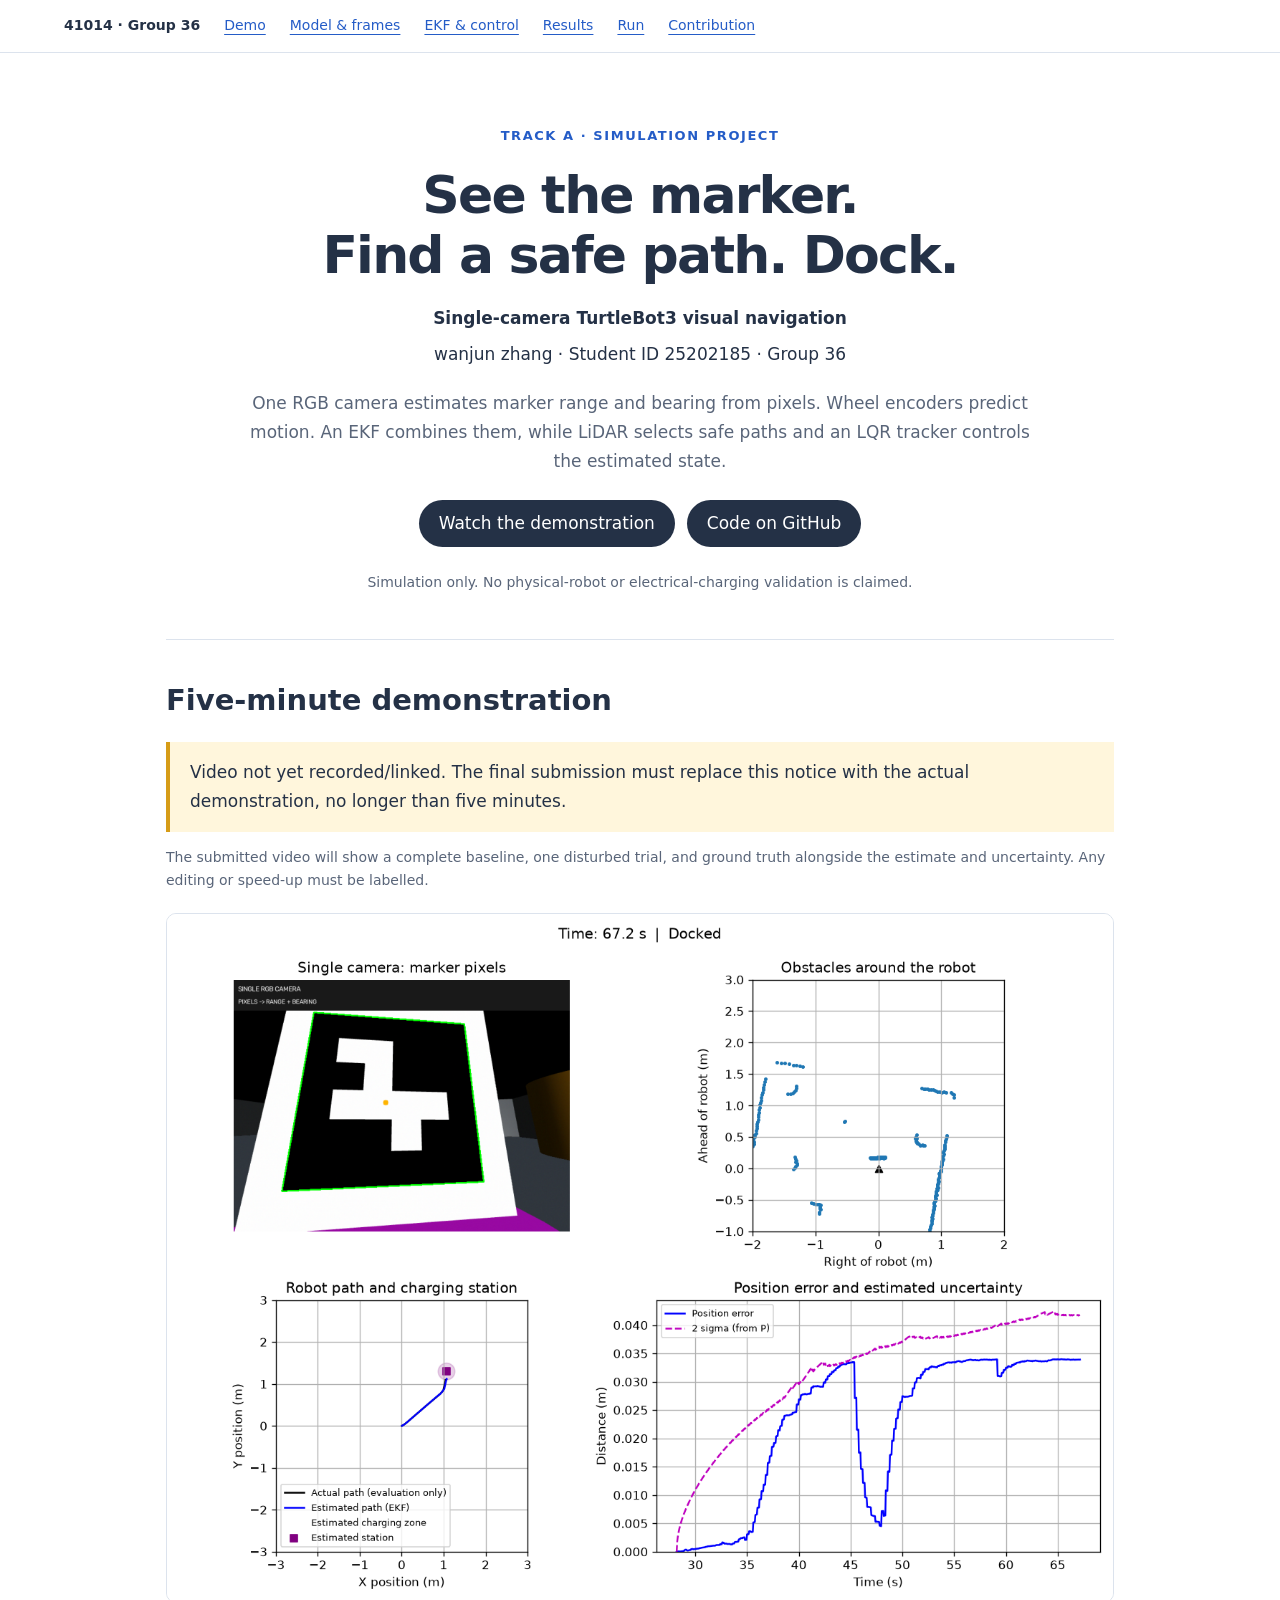
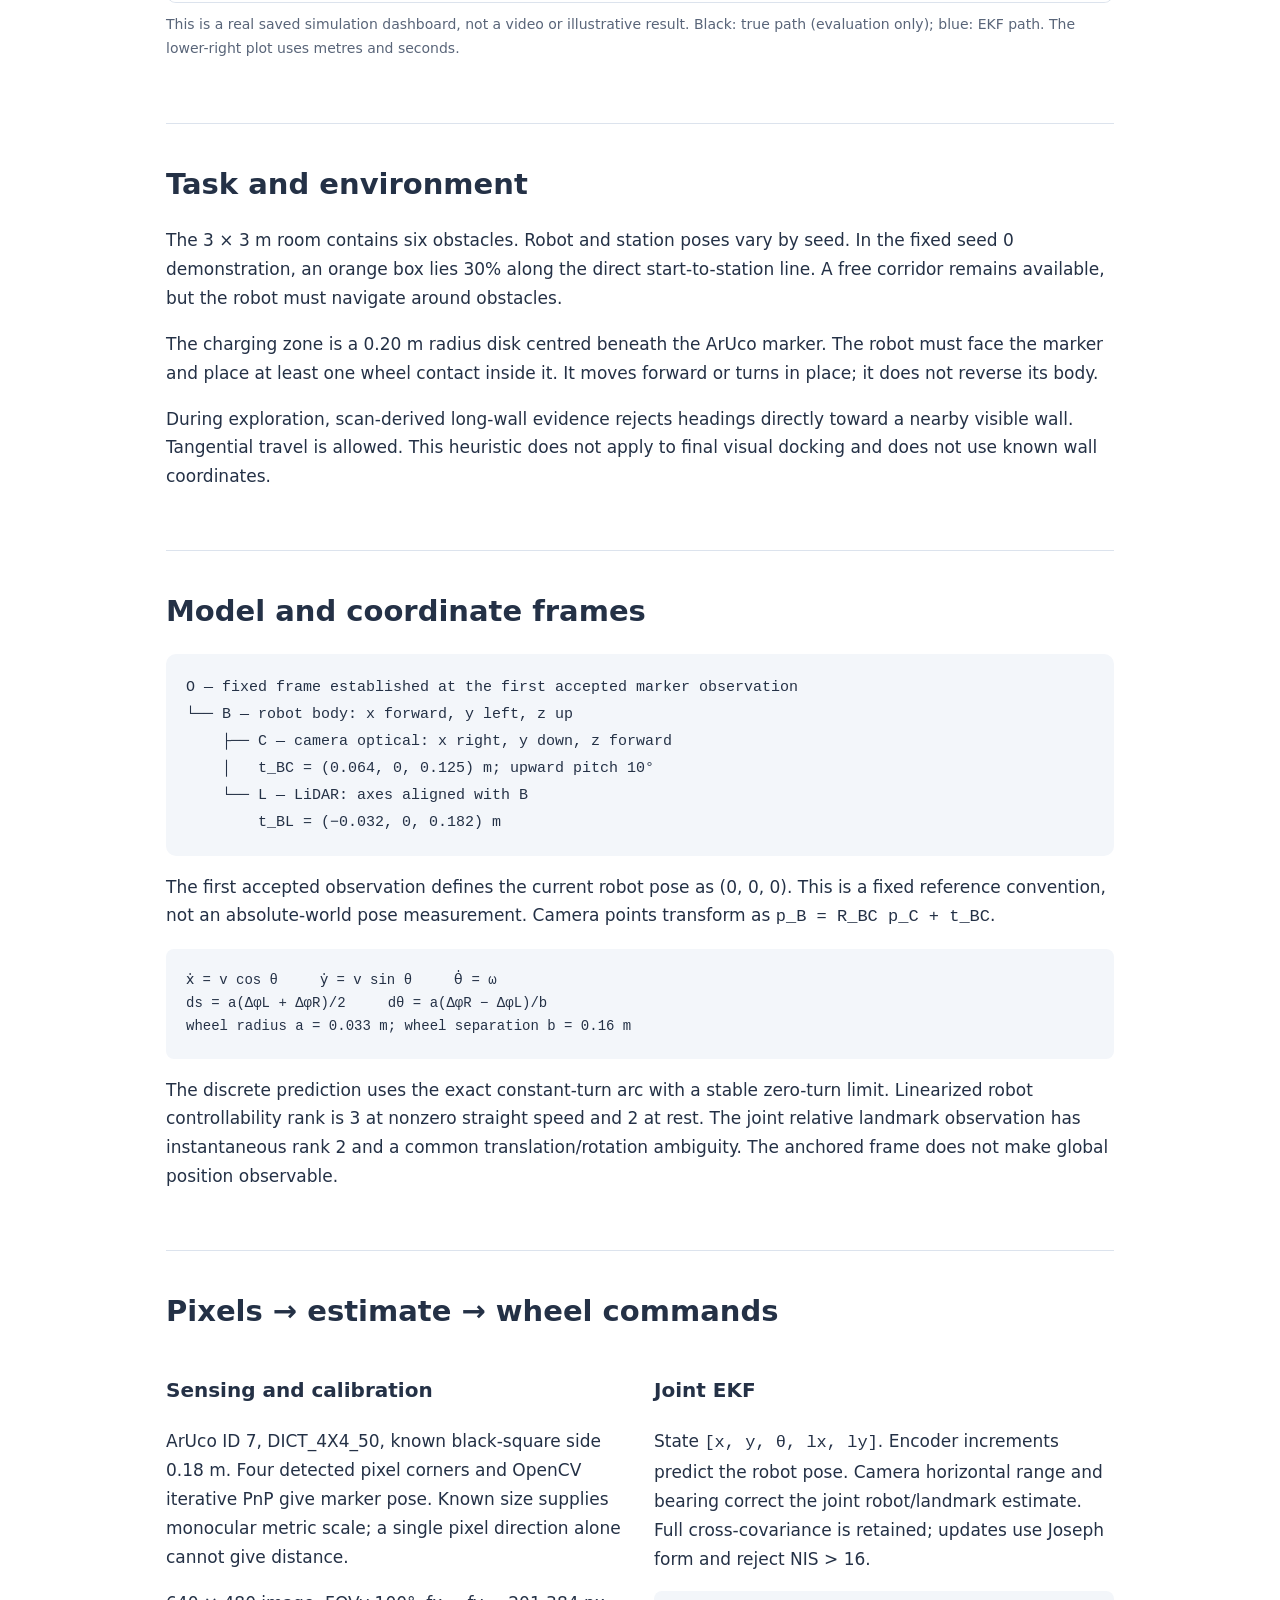
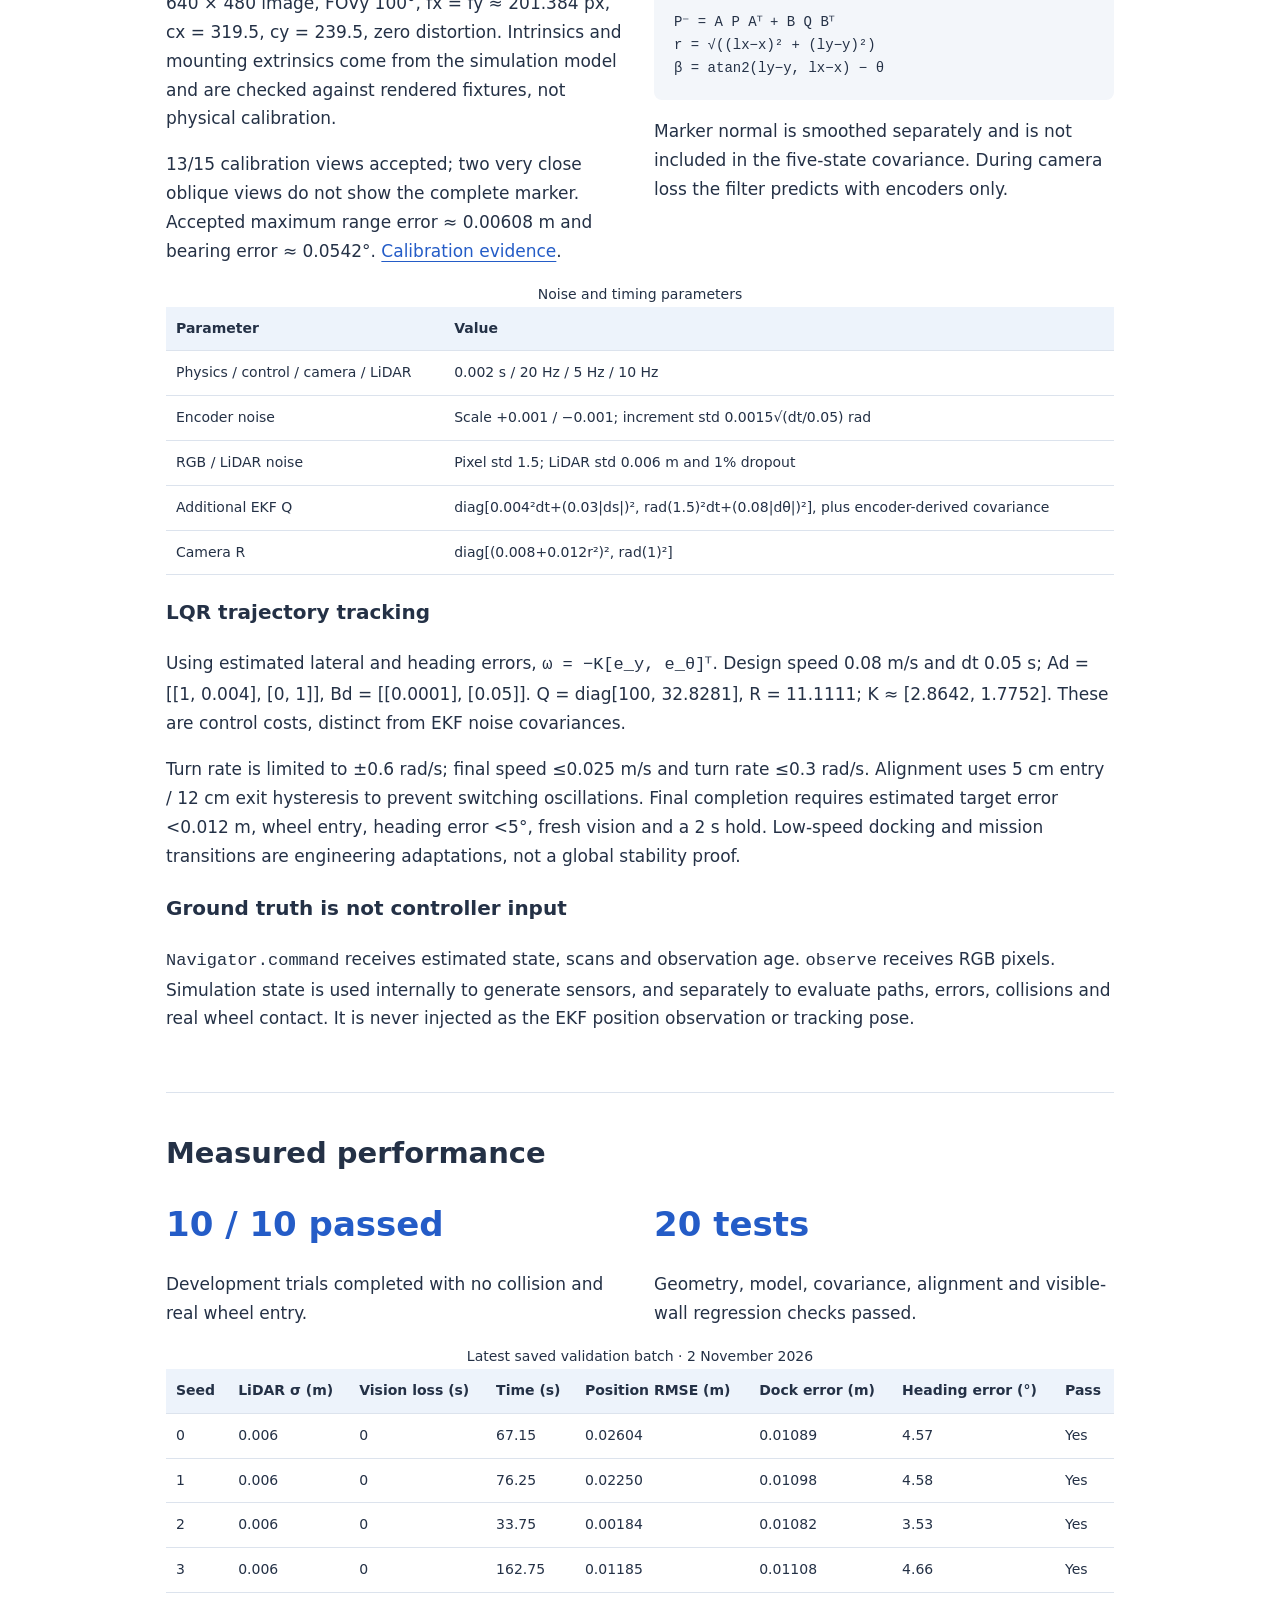
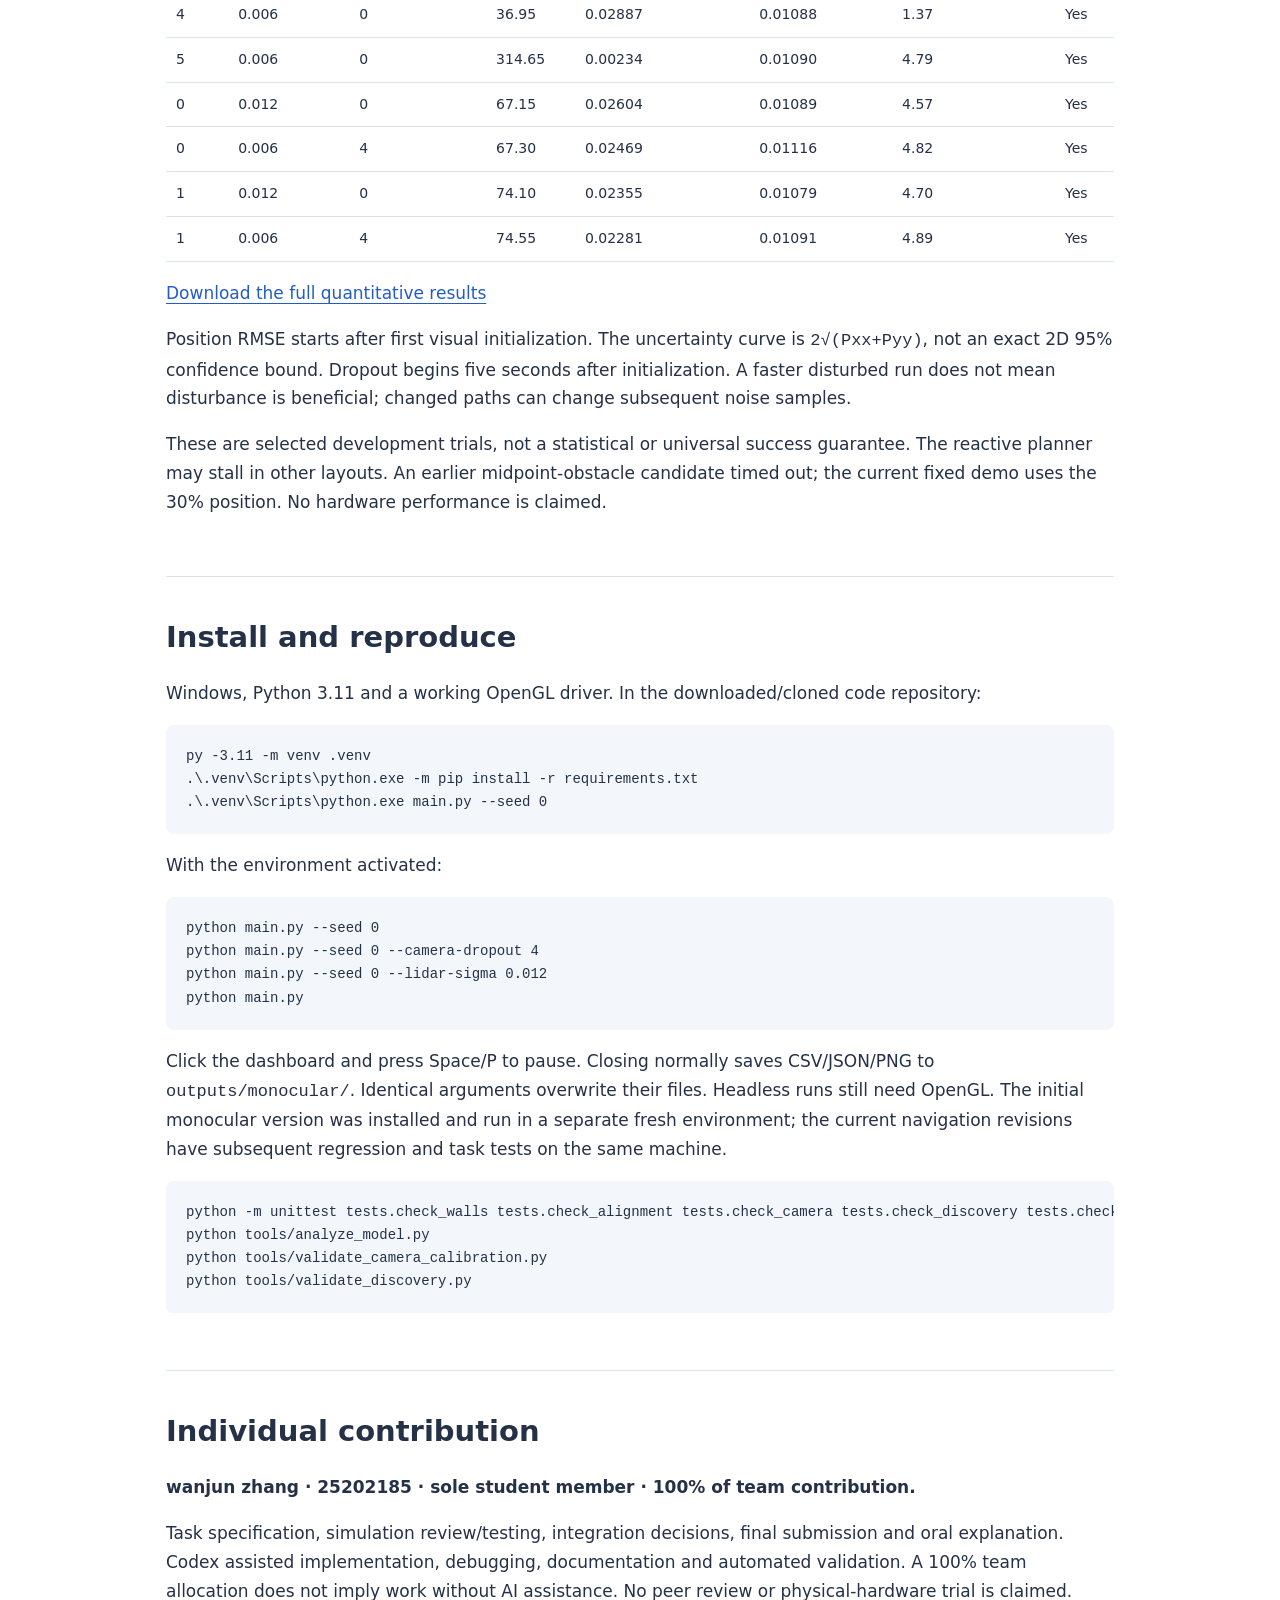
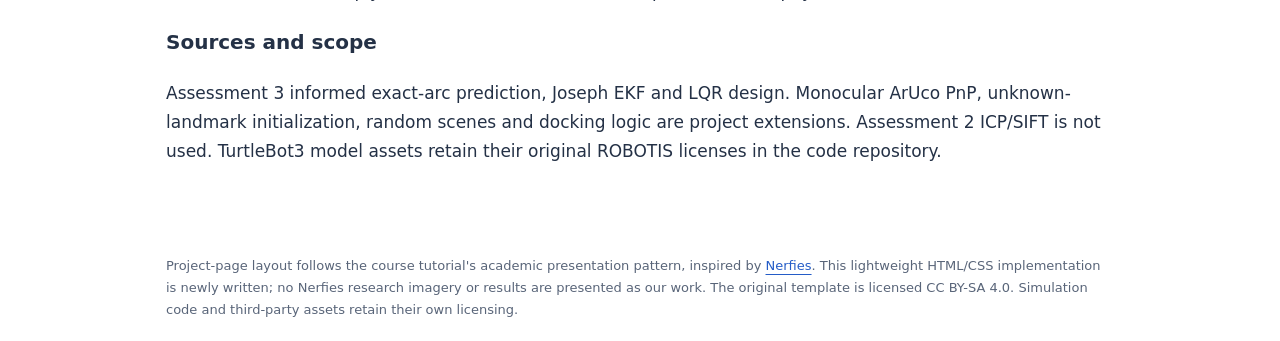
==== index.html @ e4a92701 "Add docking simulation and project website" ====
<!doctype html>
<html lang="en"><head><meta charset="utf-8"><meta name="viewport" content="width=device-width,initial-scale=1"><meta name="description" content="Group 36: single-camera TurtleBot3 visual docking in MuJoCo, with encoder-camera EKF and LQR control."><title>Group 36 | TurtleBot3 Visual Docking</title><link rel="stylesheet" href="static/style.css"><script src="config.js" defer></script><script src="static/page.js" defer></script></head>
<body><nav aria-label="Sections"><strong>41014 · Group 36</strong><a href="#demo">Demo</a><a href="#model">Model &amp; frames</a><a href="#design">EKF &amp; control</a><a href="#results">Results</a><a href="#run">Run</a><a href="#contribution">Contribution</a></nav>
<main><header><div class="eyebrow">TRACK A · SIMULATION PROJECT</div><h1>See the marker.<br>Find a safe path. Dock.</h1><p><strong>Single-camera TurtleBot3 visual navigation</strong></p><p>wanjun zhang · Student ID 25202185 · Group 36</p><p class="lead">One RGB camera estimates marker range and bearing from pixels. Wheel encoders predict motion. An EKF combines them, while LiDAR selects safe paths and an LQR tracker controls the estimated state.</p><div class="buttons"><a class="button" href="#demo">Watch the demonstration</a><a class="button" id="code-link" href="#run">Installation &amp; code</a></div><p class="caption">Simulation only. No physical-robot or electrical-charging validation is claimed.</p></header>
<section id="demo"><h2>Five-minute demonstration</h2><div id="video-pending" class="notice">Video not yet recorded/linked. The final submission must replace this notice with the actual demonstration, no longer than five minutes.</div><video id="demo-video" controls preload="metadata" playsinline hidden aria-label="Project demonstration video"></video><iframe id="demo-youtube" title="Project demonstration video" allow="fullscreen; picture-in-picture" allowfullscreen hidden></iframe><p id="video-warning" class="notice" hidden></p><p class="caption">The submitted video will show a complete baseline, one disturbed trial, and ground truth alongside the estimate and uncertainty. Any editing or speed-up must be labelled.</p><figure><img src="static/dashboard.png" alt="Actual simulation dashboard: single camera, LiDAR points, estimated and true paths, position error and covariance uncertainty"><figcaption>This is a real saved simulation dashboard, not a video or illustrative result. Black: true path (evaluation only); blue: EKF path. The lower-right plot uses metres and seconds.</figcaption></figure></section>
<section><h2>Task and environment</h2><p>The 3 × 3 m room contains six obstacles. Robot and station poses vary by seed. In the fixed seed 0 demonstration, an orange box lies 30% along the direct start-to-station line. A free corridor remains available, but the robot must navigate around obstacles.</p><p>The charging zone is a 0.20 m radius disk centred beneath the ArUco marker. The robot must face the marker and place at least one wheel contact inside it. It moves forward or turns in place; it does not reverse its body.</p><p>During exploration, scan-derived long-wall evidence rejects headings directly toward a nearby visible wall. Tangential travel is allowed. This heuristic does not apply to final visual docking and does not use known wall coordinates.</p></section>
<section id="model"><h2>Model and coordinate frames</h2><pre class="frame" aria-label="Coordinate frame diagram">O — fixed frame established at the first accepted marker observation
└── B — robot body: x forward, y left, z up
    ├── C — camera optical: x right, y down, z forward
    │   t_BC = (0.064, 0, 0.125) m; upward pitch 10°
    └── L — LiDAR: axes aligned with B
        t_BL = (−0.032, 0, 0.182) m</pre><p>The first accepted observation defines the current robot pose as (0, 0, 0). This is a fixed reference convention, not an absolute-world pose measurement. Camera points transform as <code>p_B = R_BC p_C + t_BC</code>.</p><pre>ẋ = v cos θ     ẏ = v sin θ     θ̇ = ω
ds = a(ΔφL + ΔφR)/2     dθ = a(ΔφR − ΔφL)/b
wheel radius a = 0.033 m; wheel separation b = 0.16 m</pre><p>The discrete prediction uses the exact constant-turn arc with a stable zero-turn limit. Linearized robot controllability rank is 3 at nonzero straight speed and 2 at rest. The joint relative landmark observation has instantaneous rank 2 and a common translation/rotation ambiguity. The anchored frame does not make global position observable.</p></section>
<section id="design"><h2>Pixels → estimate → wheel commands</h2><div class="grid"><div><h3>Sensing and calibration</h3><p>ArUco ID 7, DICT_4X4_50, known black-square side 0.18 m. Four detected pixel corners and OpenCV iterative PnP give marker pose. Known size supplies monocular metric scale; a single pixel direction alone cannot give distance.</p><p>640 × 480 image, FOVy 100°, fx = fy ≈ 201.384 px, cx = 319.5, cy = 239.5, zero distortion. Intrinsics and mounting extrinsics come from the simulation model and are checked against rendered fixtures, not physical calibration.</p><p>13/15 calibration views accepted; two very close oblique views do not show the complete marker. Accepted maximum range error ≈ 0.00608 m and bearing error ≈ 0.0542°. <a href="static/camera-validation.json">Calibration evidence</a>.</p></div><div><h3>Joint EKF</h3><p>State <code>[x, y, θ, lx, ly]</code>. Encoder increments predict the robot pose. Camera horizontal range and bearing correct the joint robot/landmark estimate. Full cross-covariance is retained; updates use Joseph form and reject NIS &gt; 16.</p><pre>P⁻ = A P Aᵀ + B Q Bᵀ
r = √((lx−x)² + (ly−y)²)
β = atan2(ly−y, lx−x) − θ</pre><p>Marker normal is smoothed separately and is not included in the five-state covariance. During camera loss the filter predicts with encoders only.</p></div></div>
<div class="table-wrap"><table><caption>Noise and timing parameters</caption><thead><tr><th>Parameter</th><th>Value</th></tr></thead><tbody><tr><td>Physics / control / camera / LiDAR</td><td>0.002 s / 20 Hz / 5 Hz / 10 Hz</td></tr><tr><td>Encoder noise</td><td>Scale +0.001 / −0.001; increment std 0.0015√(dt/0.05) rad</td></tr><tr><td>RGB / LiDAR noise</td><td>Pixel std 1.5; LiDAR std 0.006 m and 1% dropout</td></tr><tr><td>Additional EKF Q</td><td>diag[0.004²dt+(0.03|ds|)², rad(1.5)²dt+(0.08|dθ|)²], plus encoder-derived covariance</td></tr><tr><td>Camera R</td><td>diag[(0.008+0.012r²)², rad(1)²]</td></tr></tbody></table></div>
<h3>LQR trajectory tracking</h3><p>Using estimated lateral and heading errors, <code>ω = −K[e_y, e_θ]ᵀ</code>. Design speed 0.08 m/s and dt 0.05 s; Ad = [[1, 0.004], [0, 1]], Bd = [[0.0001], [0.05]]. Q = diag[100, 32.8281], R = 11.1111; K ≈ [2.8642, 1.7752]. These are control costs, distinct from EKF noise covariances.</p><p>Turn rate is limited to ±0.6 rad/s; final speed ≤0.025 m/s and turn rate ≤0.3 rad/s. Alignment uses 5 cm entry / 12 cm exit hysteresis to prevent switching oscillations. Final completion requires estimated target error &lt;0.012 m, wheel entry, heading error &lt;5°, fresh vision and a 2 s hold. Low-speed docking and mission transitions are engineering adaptations, not a global stability proof.</p>
<h3>Ground truth is not controller input</h3><p><code>Navigator.command</code> receives estimated state, scans and observation age. <code>observe</code> receives RGB pixels. Simulation state is used internally to generate sensors, and separately to evaluate paths, errors, collisions and real wheel contact. It is never injected as the EKF position observation or tracking pose.</p></section>
<section id="results"><h2>Measured performance</h2><div class="grid"><div><div class="metric" id="pass-count">See results below</div><p>Development trials completed with no collision and real wheel entry.</p></div><div><div class="metric">20 tests</div><p>Geometry, model, covariance, alignment and visible-wall regression checks passed.</p></div></div><div class="table-wrap"><table><caption>Latest saved validation batch · 2 November 2026</caption><thead><tr><th>Seed</th><th>LiDAR σ (m)</th><th>Vision loss (s)</th><th>Time (s)</th><th>Position RMSE (m)</th><th>Dock error (m)</th><th>Heading error (°)</th><th>Pass</th></tr></thead><tbody id="results-body"></tbody></table></div><p><a href="static/results.json">Download the full quantitative results</a></p><p>Position RMSE starts after first visual initialization. The uncertainty curve is <code>2√(Pxx+Pyy)</code>, not an exact 2D 95% confidence bound. Dropout begins five seconds after initialization. A faster disturbed run does not mean disturbance is beneficial; changed paths can change subsequent noise samples.</p><p>These are selected development trials, not a statistical or universal success guarantee. The reactive planner may stall in other layouts. An earlier midpoint-obstacle candidate timed out; the current fixed demo uses the 30% position. No hardware performance is claimed.</p></section>
<section id="run"><h2>Install and reproduce</h2><p id="repo-pending" class="notice">Repository URL pending. Set it in website/config.js before final submission.</p><p>Windows, Python 3.11 and a working OpenGL driver. In the downloaded/cloned code repository:</p><pre>py -3.11 -m venv .venv
.\.venv\Scripts\python.exe -m pip install -r requirements.txt
.\.venv\Scripts\python.exe main.py --seed 0</pre><p>With the environment activated:</p><pre>python main.py --seed 0
python main.py --seed 0 --camera-dropout 4
python main.py --seed 0 --lidar-sigma 0.012
python main.py</pre><p>Click the dashboard and press Space/P to pause. Closing normally saves CSV/JSON/PNG to <code>outputs/monocular/</code>. Identical arguments overwrite their files. Headless runs still need OpenGL. The initial monocular version was installed and run in a separate fresh environment; the current navigation revisions have subsequent regression and task tests on the same machine.</p><pre>python -m unittest tests.check_walls tests.check_alignment tests.check_camera tests.check_discovery tests.check_assignment_alignment
python tools/analyze_model.py
python tools/validate_camera_calibration.py
python tools/validate_discovery.py</pre></section>
<section id="contribution"><h2>Individual contribution</h2><p><strong>wanjun zhang · 25202185 · sole student member · 100% of team contribution.</strong></p><p>Task specification, simulation review/testing, integration decisions, final submission and oral explanation. Codex assisted implementation, debugging, documentation and automated validation. A 100% team allocation does not imply work without AI assistance. No peer review or physical-hardware trial is claimed.</p><h3>Sources and scope</h3><p>Assessment 3 informed exact-arc prediction, Joseph EKF and LQR design. Monocular ArUco PnP, unknown-landmark initialization, random scenes and docking logic are project extensions. Assessment 2 ICP/SIFT is not used. TurtleBot3 model assets retain their original ROBOTIS licenses in the code repository.</p></section>
<footer>Project-page layout follows the course tutorial's academic presentation pattern, inspired by <a href="https://github.com/nerfies/nerfies.github.io">Nerfies</a>. This lightweight HTML/CSS implementation is newly written; no Nerfies research imagery or results are presented as our work. The original template is licensed CC BY-SA 4.0. Simulation code and third-party assets retain their own licensing.</footer></main></body></html>
---- static/style.css ----
:root{color-scheme:light;--ink:#243146;--muted:#596579;--accent:#245cc7;--line:#dce3ed}*{box-sizing:border-box}body{margin:0;font:17px/1.7 system-ui,sans-serif;color:var(--ink);background:#fff}nav{border-bottom:1px solid var(--line);padding:14px 5%;display:flex;gap:24px;flex-wrap:wrap;font-size:14px}a{color:var(--accent);text-underline-offset:4px}main{max-width:1000px;margin:auto;padding:0 26px}header{text-align:center;padding:72px 0 36px}header p{margin:8px 0}.eyebrow{color:var(--accent);letter-spacing:.12em;font-size:13px;font-weight:700}h1{font-size:clamp(30px,5vw,52px);line-height:1.16;letter-spacing:-.035em;margin:18px 0}h2{font-size:29px;line-height:1.25;margin:0 0 24px}h3{font-size:20px}section{padding:42px 0;border-top:1px solid var(--line)}.lead{max-width:780px;margin:20px auto;color:var(--muted)}.buttons{display:flex;gap:12px;justify-content:center;flex-wrap:wrap;margin:24px}.button{padding:9px 20px;background:var(--ink);border-radius:28px;color:white;text-decoration:none}.notice{padding:16px 20px;background:#fff6dc;border-left:4px solid #d69c17}.caption{font-size:14px;color:var(--muted)}img{display:block;width:100%;height:auto;border:1px solid var(--line);border-radius:10px}figure{margin:20px 0}figcaption{font-size:14px;color:var(--muted);margin-top:10px}.table-wrap{overflow-x:auto}table{border-collapse:collapse;width:100%;font-size:14px}th,td{text-align:left;padding:10px;border-bottom:1px solid var(--line)}th{background:#edf3fb}pre{padding:20px;background:#f3f6fa;overflow-x:auto;border-radius:8px;line-height:1.65;font-size:14px}code{font-family:Consolas,monospace}.grid{display:grid;grid-template-columns:1fr 1fr;gap:28px}.metric{font-size:34px;font-weight:700;color:var(--accent)}video,iframe{width:100%;aspect-ratio:16/9;background:#101725;border:0;border-radius:10px}.frame{padding:20px;background:#f3f6fa;border-radius:10px;white-space:pre-wrap;font:15px/1.8 Consolas,monospace}footer{font-size:13px;padding:30px 0;color:var(--muted)}[hidden]{display:none!important}@media(max-width:650px){.grid{grid-template-columns:1fr}header{padding-top:40px}main{padding:0 18px}section{padding:30px 0}}
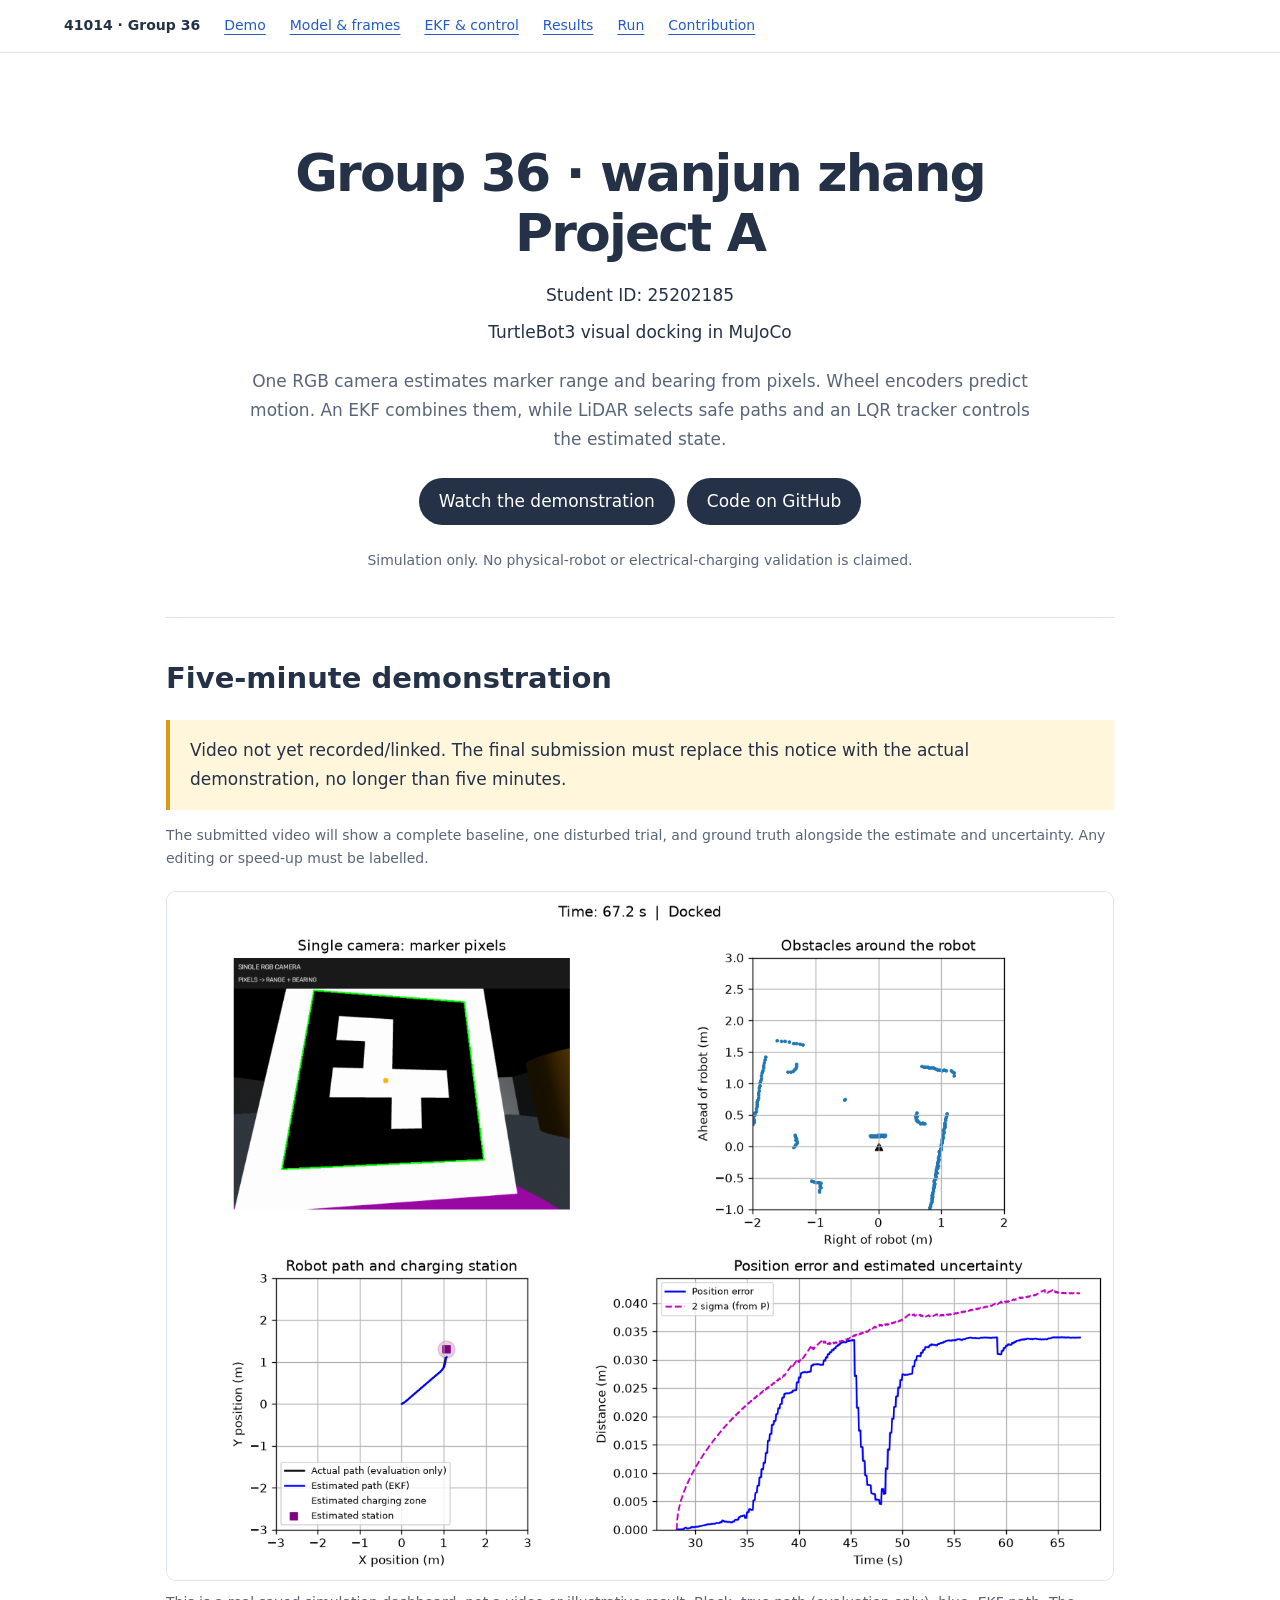
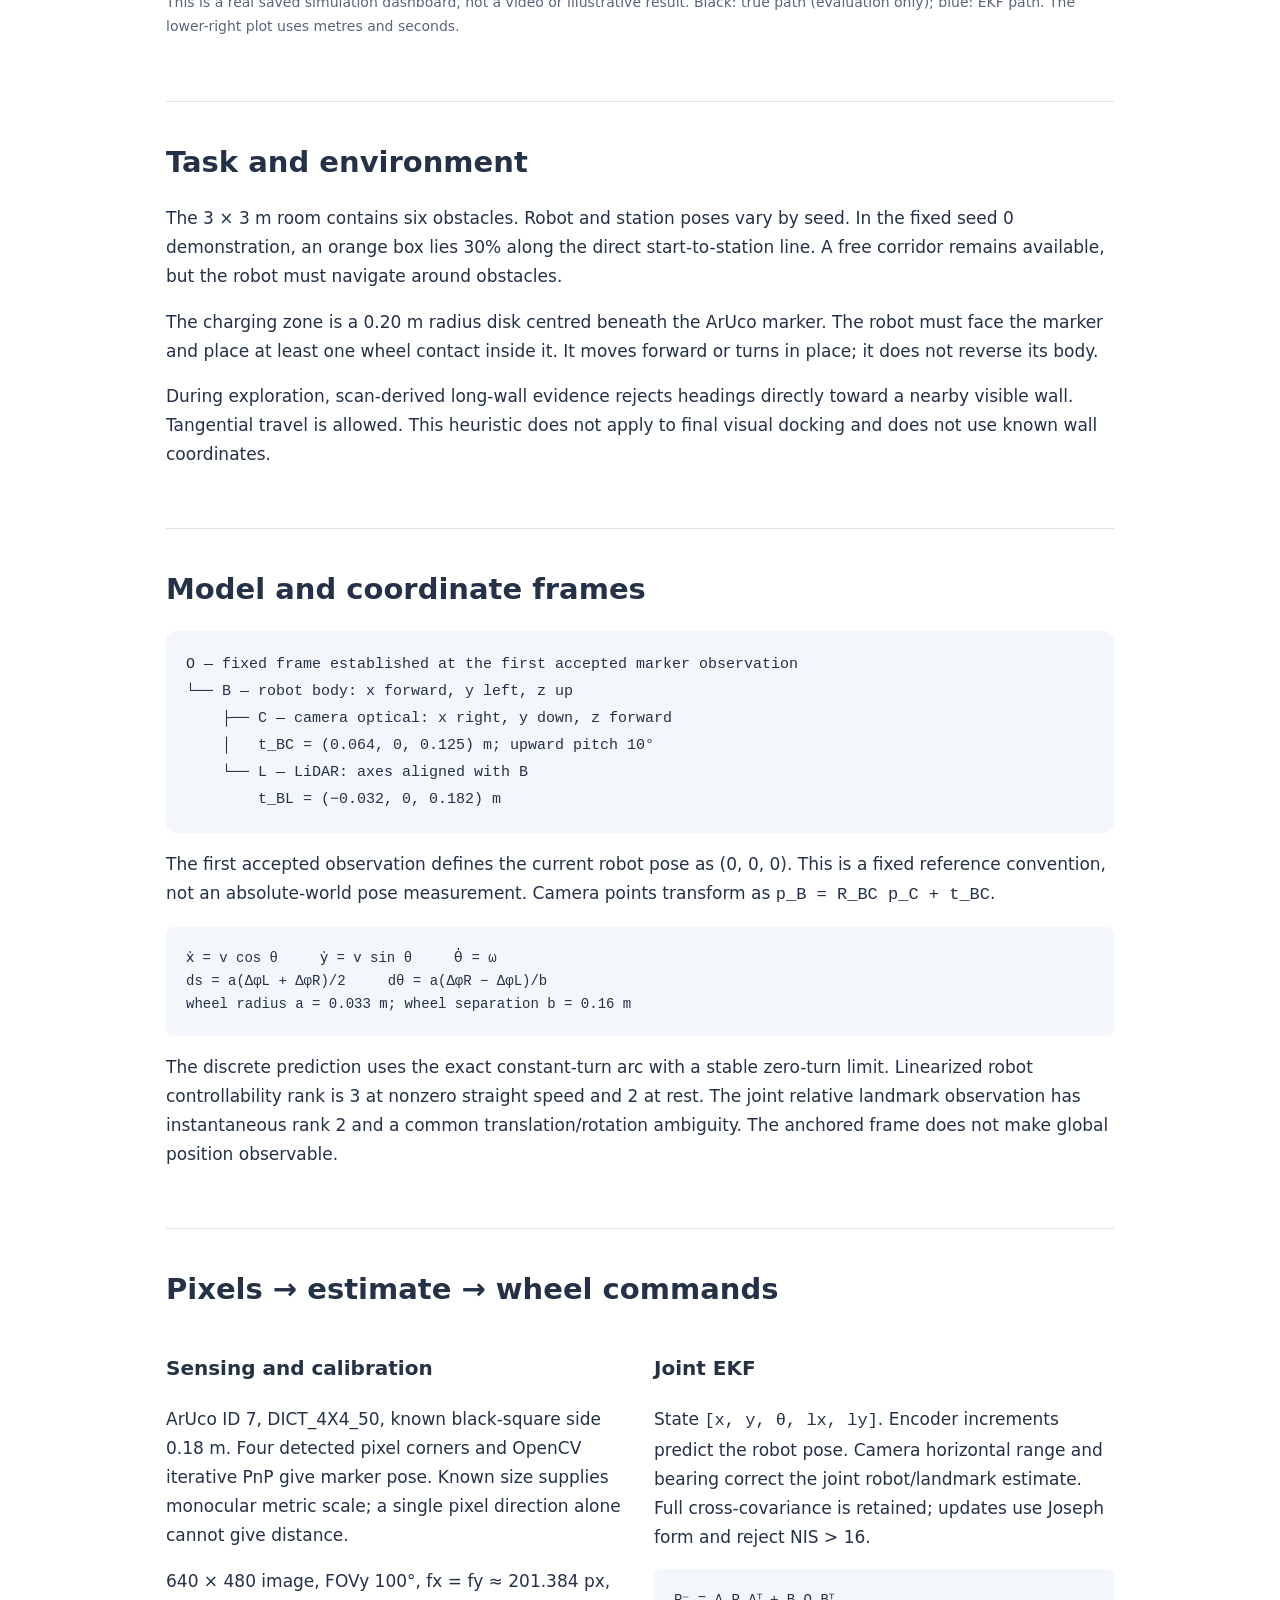
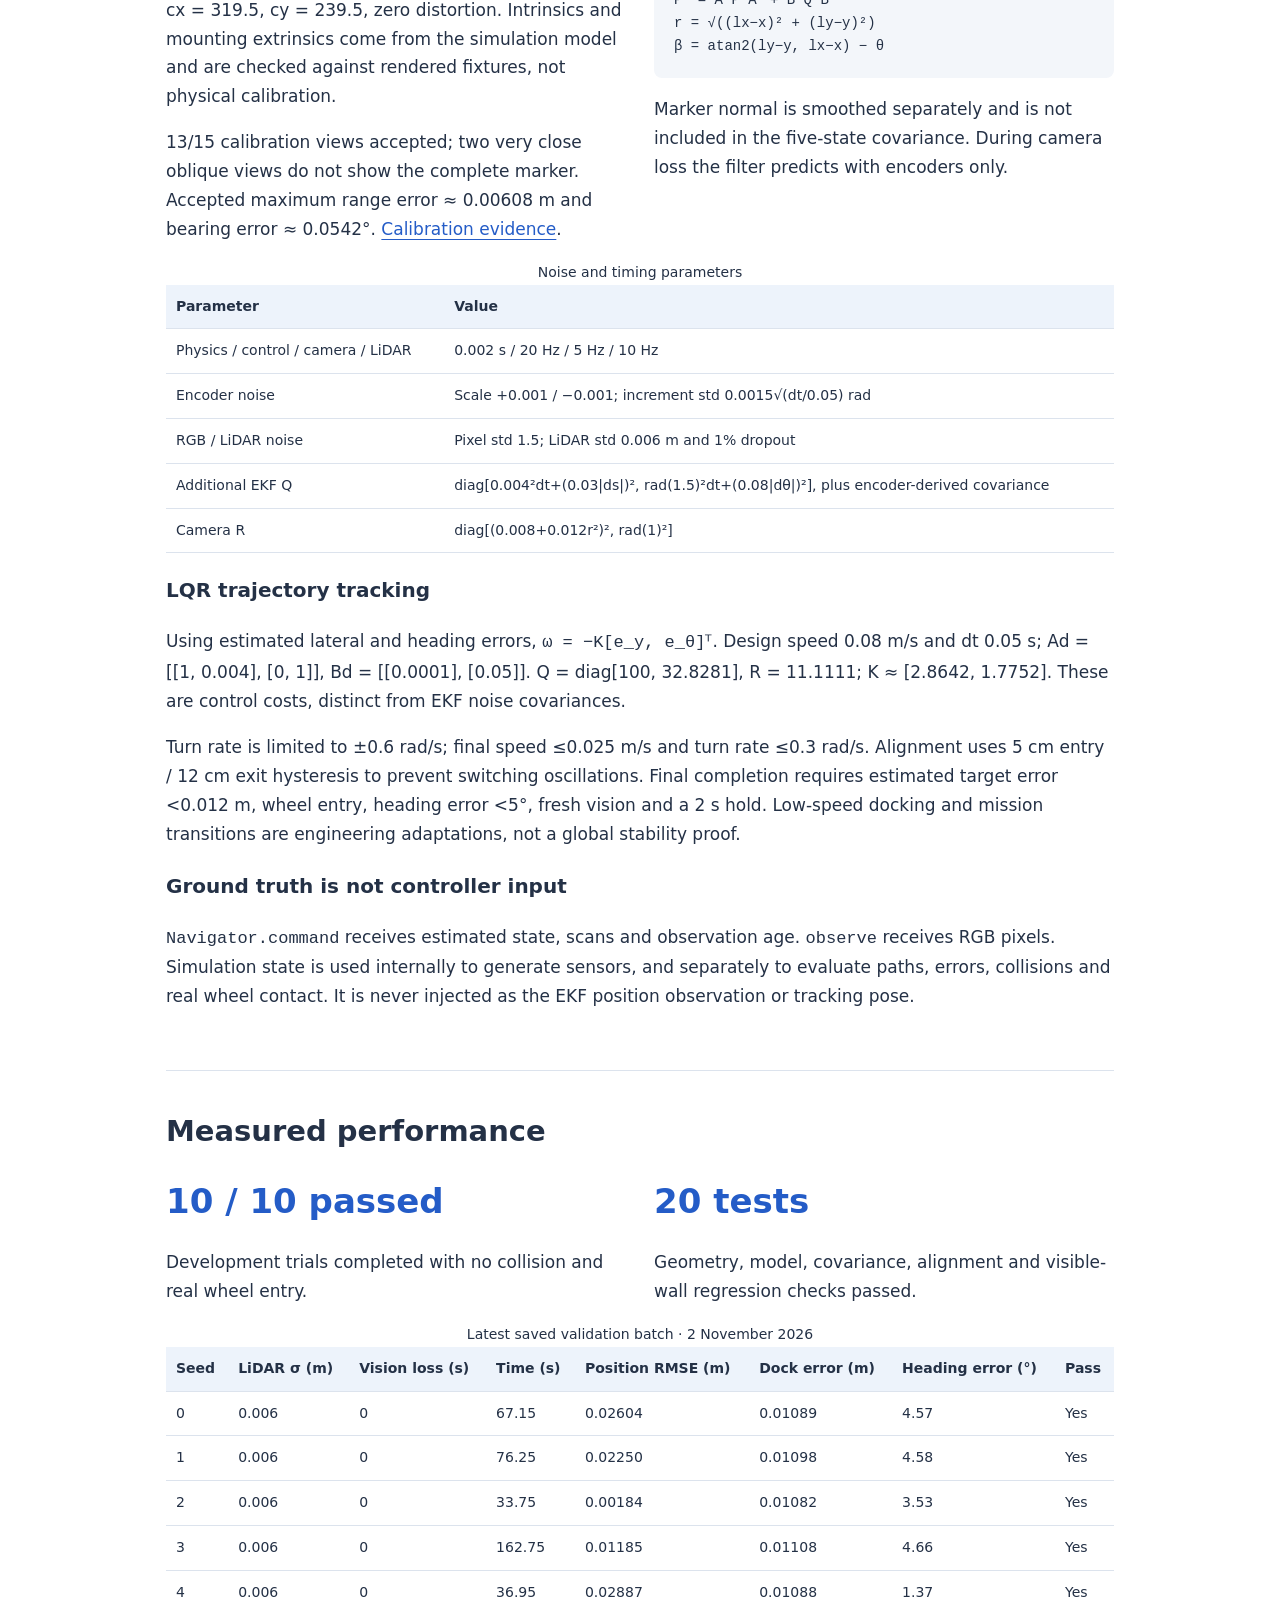
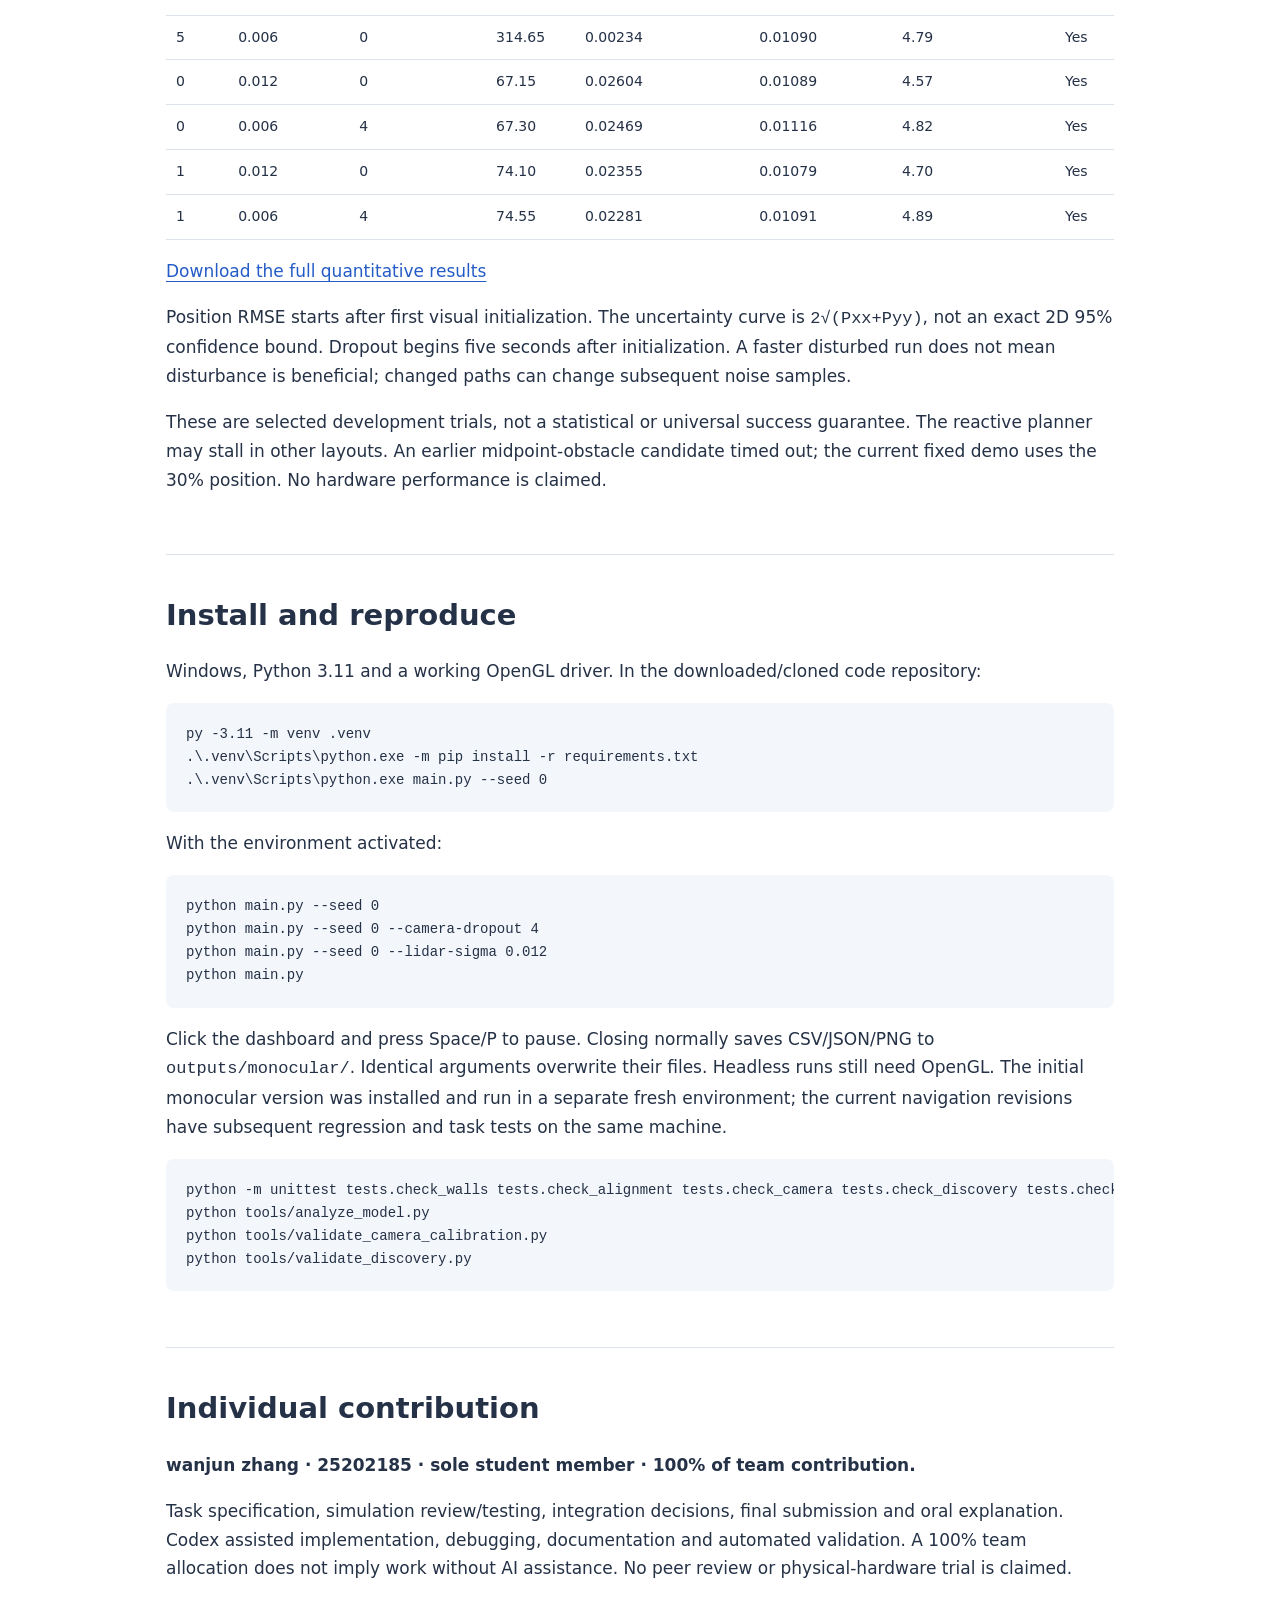
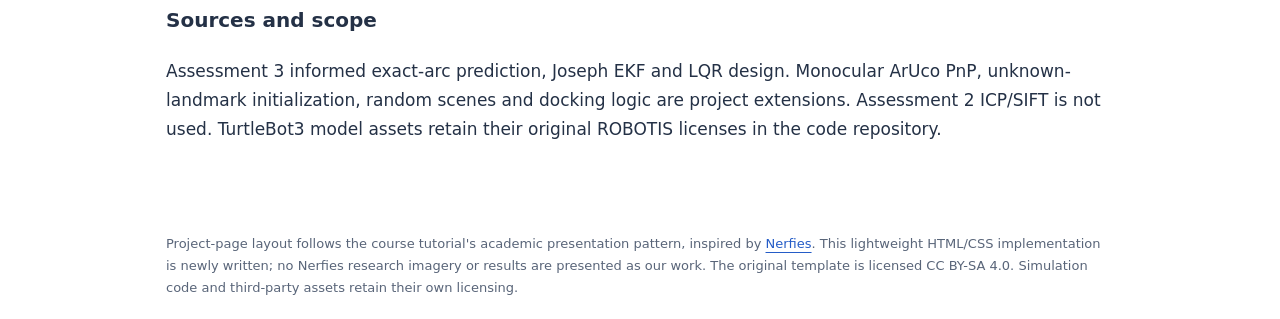
==== commit 092740e7: "Simplify project page title" ====
--- a/index.html
+++ b/index.html
@@ -1,7 +1,7 @@
 <!doctype html>
-<html lang="en"><head><meta charset="utf-8"><meta name="viewport" content="width=device-width,initial-scale=1"><meta name="description" content="Group 36: single-camera TurtleBot3 visual docking in MuJoCo, with encoder-camera EKF and LQR control."><title>Group 36 | TurtleBot3 Visual Docking</title><link rel="stylesheet" href="static/style.css"><script src="config.js" defer></script><script src="static/page.js" defer></script></head>
+<html lang="en"><head><meta charset="utf-8"><meta name="viewport" content="width=device-width,initial-scale=1"><meta name="description" content="Group 36: single-camera TurtleBot3 visual docking in MuJoCo, with encoder-camera EKF and LQR control."><title>Group 36 | wanjun zhang | Project A</title><link rel="stylesheet" href="static/style.css"><script src="config.js" defer></script><script src="static/page.js" defer></script></head>
 <body><nav aria-label="Sections"><strong>41014 · Group 36</strong><a href="#demo">Demo</a><a href="#model">Model &amp; frames</a><a href="#design">EKF &amp; control</a><a href="#results">Results</a><a href="#run">Run</a><a href="#contribution">Contribution</a></nav>
-<main><header><div class="eyebrow">TRACK A · SIMULATION PROJECT</div><h1>See the marker.<br>Find a safe path. Dock.</h1><p><strong>Single-camera TurtleBot3 visual navigation</strong></p><p>wanjun zhang · Student ID 25202185 · Group 36</p><p class="lead">One RGB camera estimates marker range and bearing from pixels. Wheel encoders predict motion. An EKF combines them, while LiDAR selects safe paths and an LQR tracker controls the estimated state.</p><div class="buttons"><a class="button" href="#demo">Watch the demonstration</a><a class="button" id="code-link" href="#run">Installation &amp; code</a></div><p class="caption">Simulation only. No physical-robot or electrical-charging validation is claimed.</p></header>
+<main><header><h1>Group 36 · wanjun zhang<br>Project A</h1><p>Student ID: 25202185</p><p>TurtleBot3 visual docking in MuJoCo</p><p class="lead">One RGB camera estimates marker range and bearing from pixels. Wheel encoders predict motion. An EKF combines them, while LiDAR selects safe paths and an LQR tracker controls the estimated state.</p><div class="buttons"><a class="button" href="#demo">Watch the demonstration</a><a class="button" id="code-link" href="#run">Installation &amp; code</a></div><p class="caption">Simulation only. No physical-robot or electrical-charging validation is claimed.</p></header>
 <section id="demo"><h2>Five-minute demonstration</h2><div id="video-pending" class="notice">Video not yet recorded/linked. The final submission must replace this notice with the actual demonstration, no longer than five minutes.</div><video id="demo-video" controls preload="metadata" playsinline hidden aria-label="Project demonstration video"></video><iframe id="demo-youtube" title="Project demonstration video" allow="fullscreen; picture-in-picture" allowfullscreen hidden></iframe><p id="video-warning" class="notice" hidden></p><p class="caption">The submitted video will show a complete baseline, one disturbed trial, and ground truth alongside the estimate and uncertainty. Any editing or speed-up must be labelled.</p><figure><img src="static/dashboard.png" alt="Actual simulation dashboard: single camera, LiDAR points, estimated and true paths, position error and covariance uncertainty"><figcaption>This is a real saved simulation dashboard, not a video or illustrative result. Black: true path (evaluation only); blue: EKF path. The lower-right plot uses metres and seconds.</figcaption></figure></section>
 <section><h2>Task and environment</h2><p>The 3 × 3 m room contains six obstacles. Robot and station poses vary by seed. In the fixed seed 0 demonstration, an orange box lies 30% along the direct start-to-station line. A free corridor remains available, but the robot must navigate around obstacles.</p><p>The charging zone is a 0.20 m radius disk centred beneath the ArUco marker. The robot must face the marker and place at least one wheel contact inside it. It moves forward or turns in place; it does not reverse its body.</p><p>During exploration, scan-derived long-wall evidence rejects headings directly toward a nearby visible wall. Tangential travel is allowed. This heuristic does not apply to final visual docking and does not use known wall coordinates.</p></section>
 <section id="model"><h2>Model and coordinate frames</h2><pre class="frame" aria-label="Coordinate frame diagram">O — fixed frame established at the first accepted marker observation
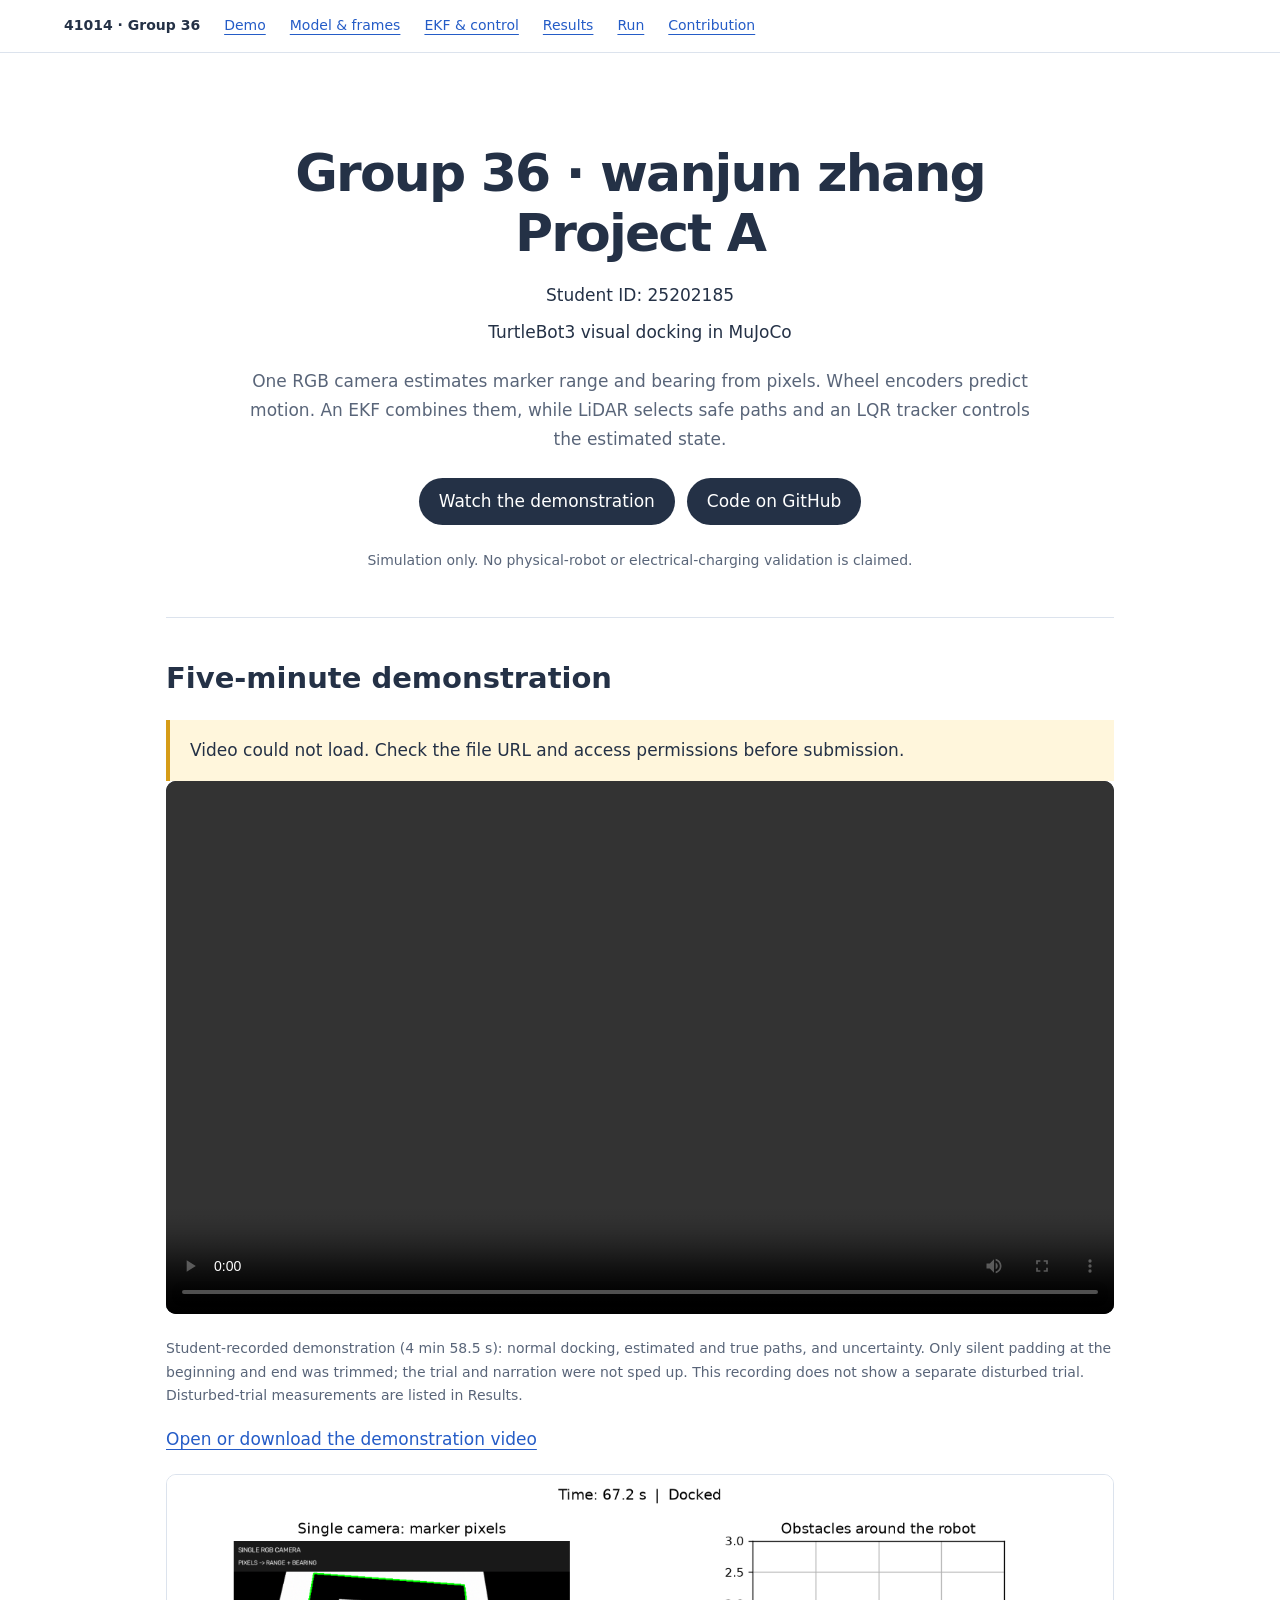
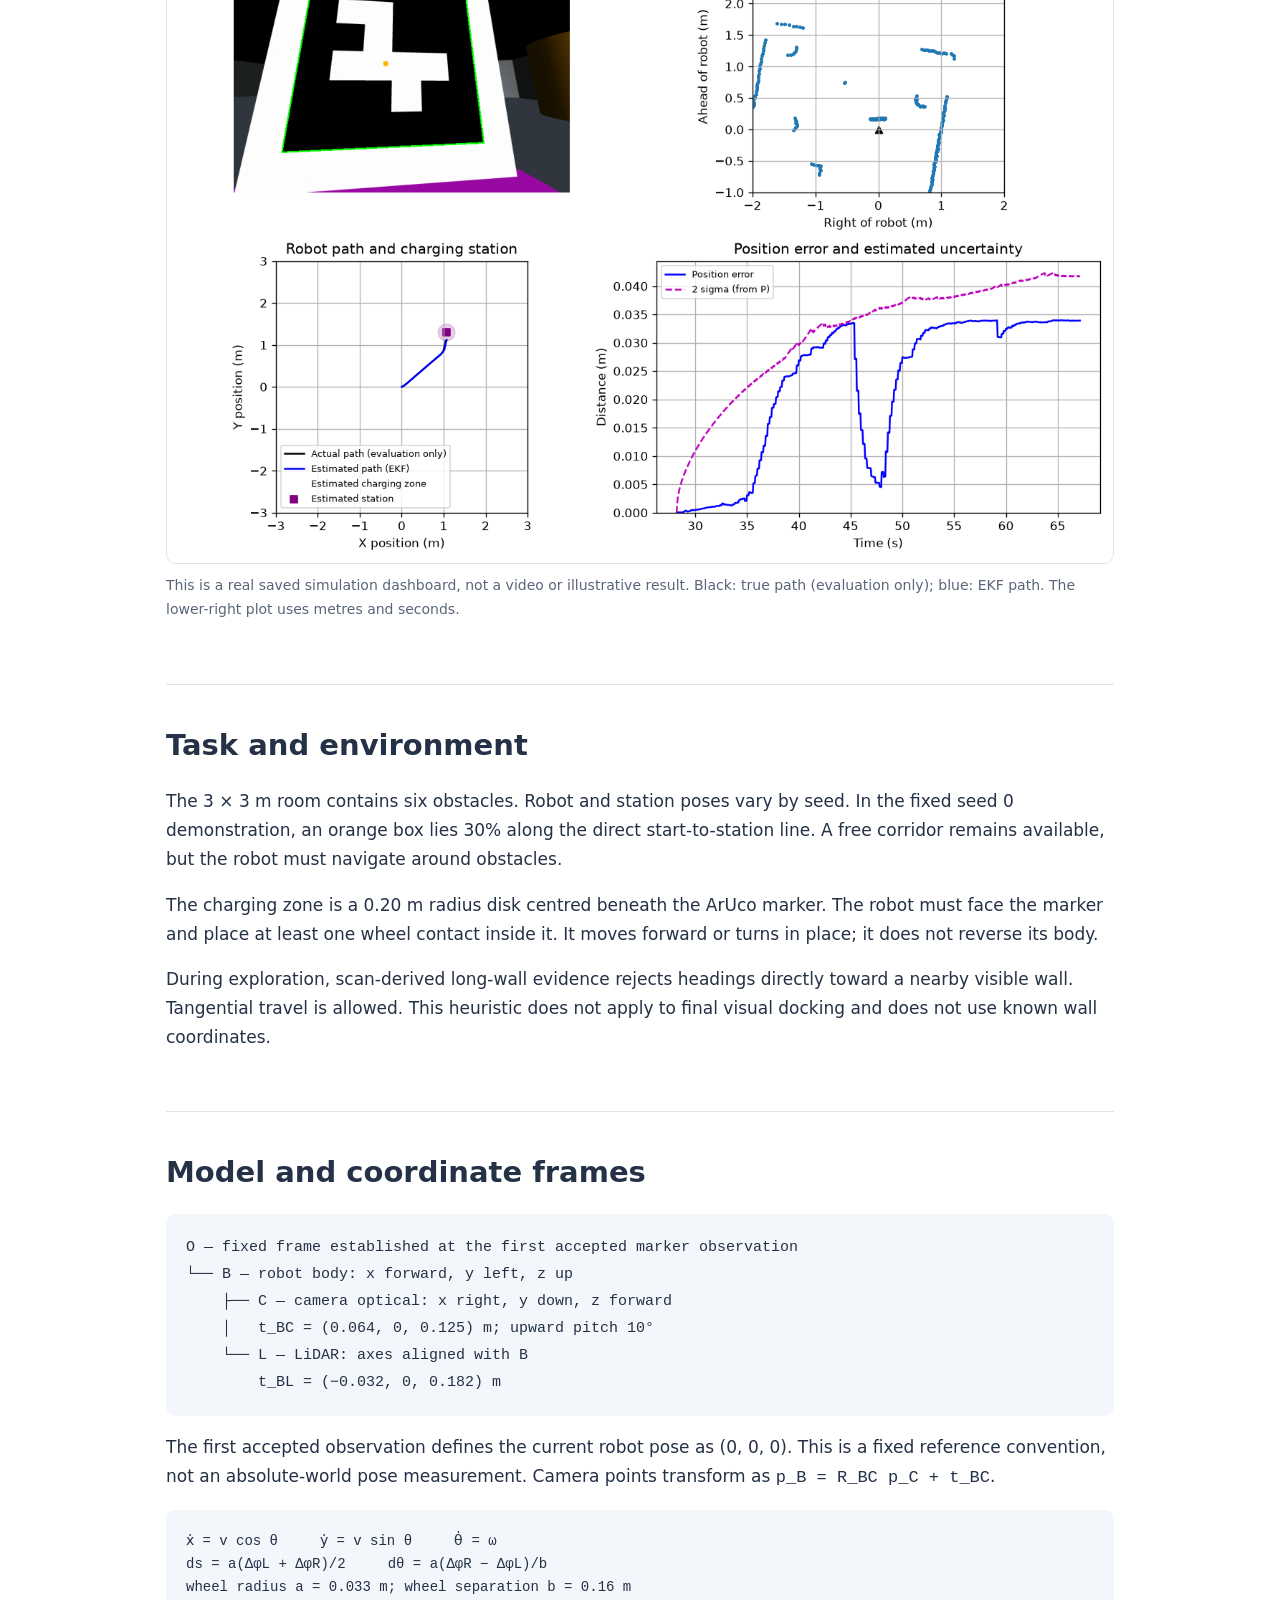
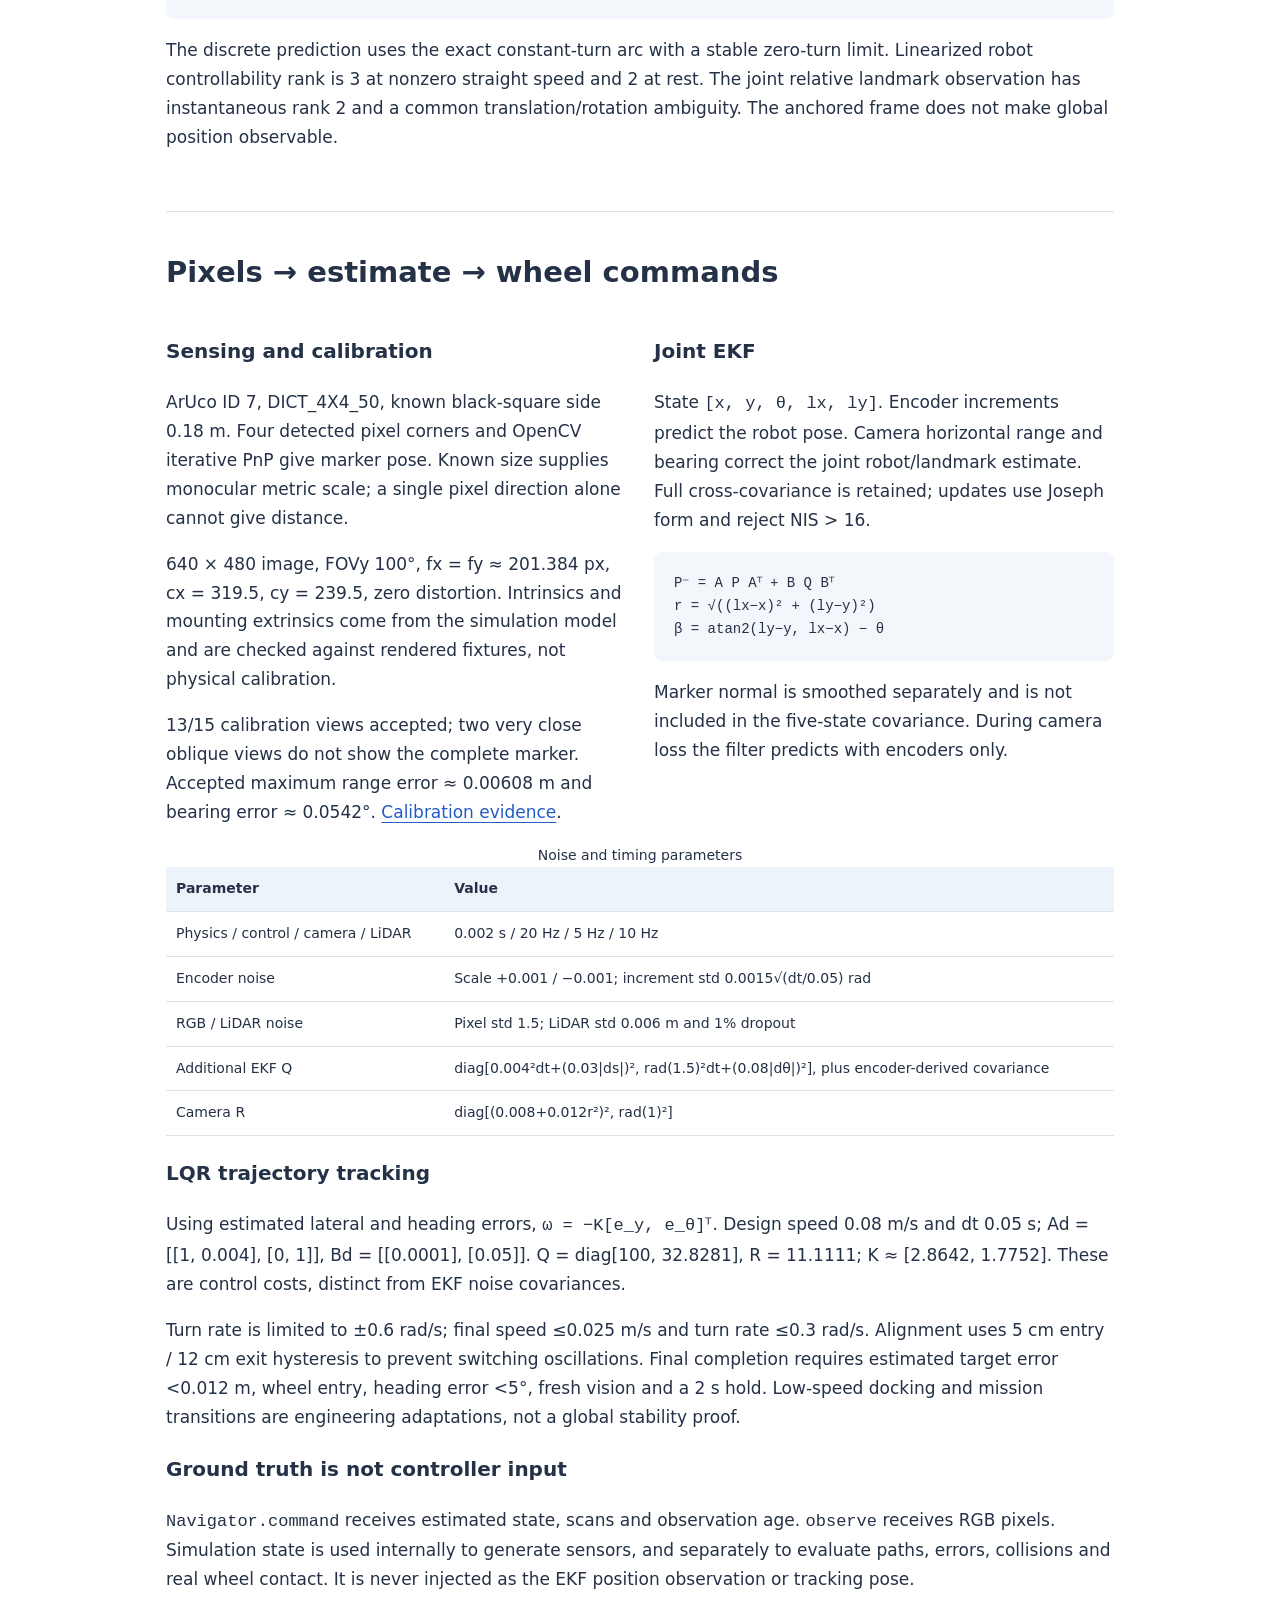
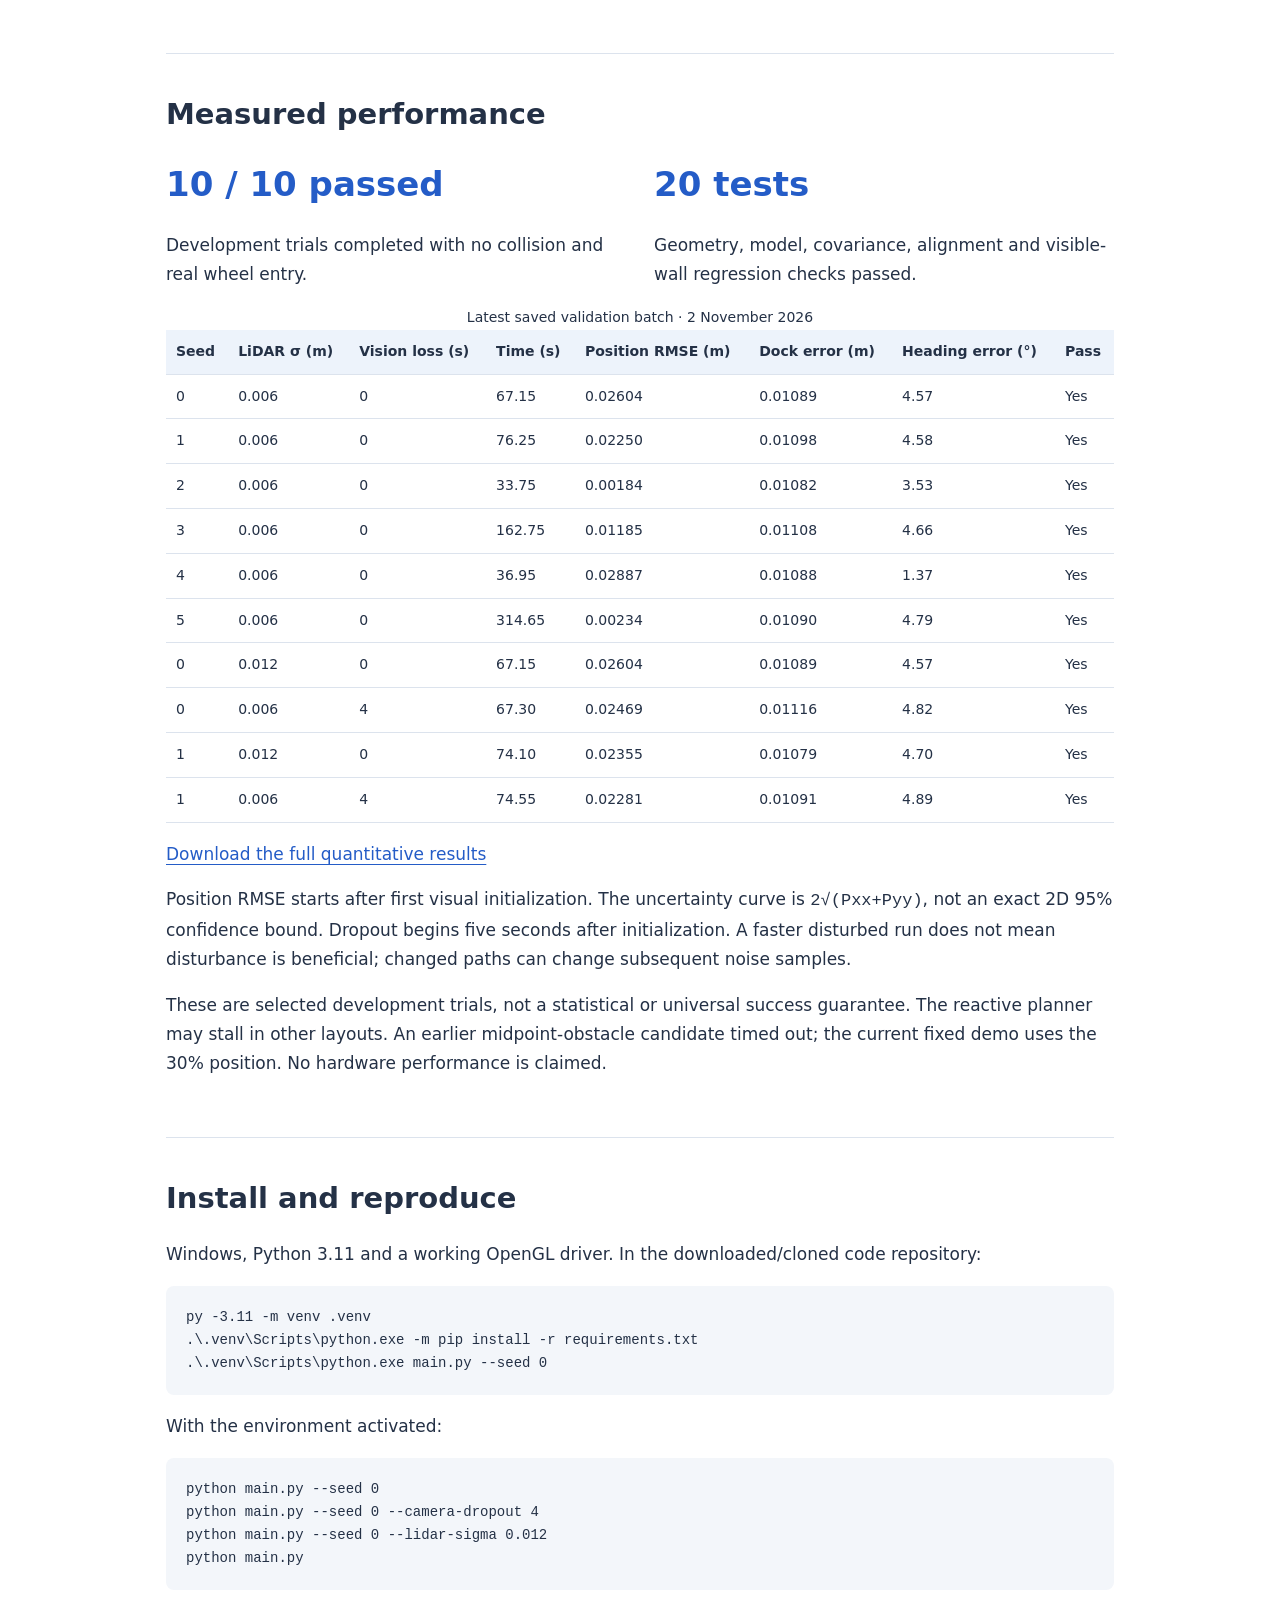
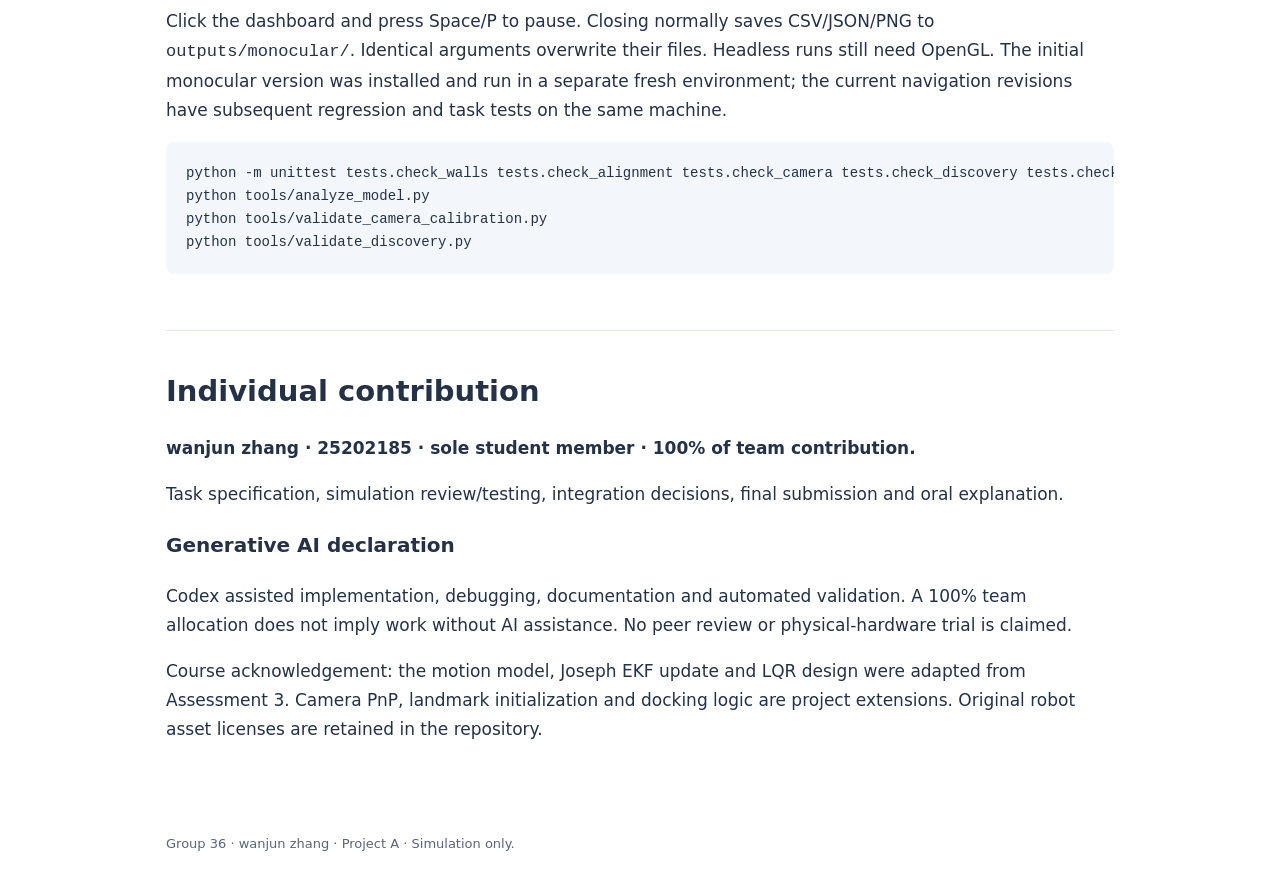
==== commit 90b5c3c0: "Add recorded demo video and simplify project submission" ====
--- a/index.html
+++ b/index.html
@@ -2,7 +2,7 @@
 <html lang="en"><head><meta charset="utf-8"><meta name="viewport" content="width=device-width,initial-scale=1"><meta name="description" content="Group 36: single-camera TurtleBot3 visual docking in MuJoCo, with encoder-camera EKF and LQR control."><title>Group 36 | wanjun zhang | Project A</title><link rel="stylesheet" href="static/style.css"><script src="config.js" defer></script><script src="static/page.js" defer></script></head>
 <body><nav aria-label="Sections"><strong>41014 · Group 36</strong><a href="#demo">Demo</a><a href="#model">Model &amp; frames</a><a href="#design">EKF &amp; control</a><a href="#results">Results</a><a href="#run">Run</a><a href="#contribution">Contribution</a></nav>
 <main><header><h1>Group 36 · wanjun zhang<br>Project A</h1><p>Student ID: 25202185</p><p>TurtleBot3 visual docking in MuJoCo</p><p class="lead">One RGB camera estimates marker range and bearing from pixels. Wheel encoders predict motion. An EKF combines them, while LiDAR selects safe paths and an LQR tracker controls the estimated state.</p><div class="buttons"><a class="button" href="#demo">Watch the demonstration</a><a class="button" id="code-link" href="#run">Installation &amp; code</a></div><p class="caption">Simulation only. No physical-robot or electrical-charging validation is claimed.</p></header>
-<section id="demo"><h2>Five-minute demonstration</h2><div id="video-pending" class="notice">Video not yet recorded/linked. The final submission must replace this notice with the actual demonstration, no longer than five minutes.</div><video id="demo-video" controls preload="metadata" playsinline hidden aria-label="Project demonstration video"></video><iframe id="demo-youtube" title="Project demonstration video" allow="fullscreen; picture-in-picture" allowfullscreen hidden></iframe><p id="video-warning" class="notice" hidden></p><p class="caption">The submitted video will show a complete baseline, one disturbed trial, and ground truth alongside the estimate and uncertainty. Any editing or speed-up must be labelled.</p><figure><img src="static/dashboard.png" alt="Actual simulation dashboard: single camera, LiDAR points, estimated and true paths, position error and covariance uncertainty"><figcaption>This is a real saved simulation dashboard, not a video or illustrative result. Black: true path (evaluation only); blue: EKF path. The lower-right plot uses metres and seconds.</figcaption></figure></section>
+<section id="demo"><h2>Five-minute demonstration</h2><div id="video-pending" class="notice">If the player does not load, use the direct video link below.</div><video id="demo-video" controls preload="metadata" playsinline hidden aria-label="Project demonstration video"></video><iframe id="demo-youtube" title="Project demonstration video" allow="fullscreen; picture-in-picture" allowfullscreen hidden></iframe><p id="video-warning" class="notice" hidden></p><p class="caption">Student-recorded demonstration (4 min 58.5 s): normal docking, estimated and true paths, and uncertainty. Only silent padding at the beginning and end was trimmed; the trial and narration were not sped up. This recording does not show a separate disturbed trial. Disturbed-trial measurements are listed in Results.</p><p><a href="static/videos/demo.mp4">Open or download the demonstration video</a></p><figure><img src="static/dashboard.png" alt="Actual simulation dashboard: single camera, LiDAR points, estimated and true paths, position error and covariance uncertainty"><figcaption>This is a real saved simulation dashboard, not a video or illustrative result. Black: true path (evaluation only); blue: EKF path. The lower-right plot uses metres and seconds.</figcaption></figure></section>
 <section><h2>Task and environment</h2><p>The 3 × 3 m room contains six obstacles. Robot and station poses vary by seed. In the fixed seed 0 demonstration, an orange box lies 30% along the direct start-to-station line. A free corridor remains available, but the robot must navigate around obstacles.</p><p>The charging zone is a 0.20 m radius disk centred beneath the ArUco marker. The robot must face the marker and place at least one wheel contact inside it. It moves forward or turns in place; it does not reverse its body.</p><p>During exploration, scan-derived long-wall evidence rejects headings directly toward a nearby visible wall. Tangential travel is allowed. This heuristic does not apply to final visual docking and does not use known wall coordinates.</p></section>
 <section id="model"><h2>Model and coordinate frames</h2><pre class="frame" aria-label="Coordinate frame diagram">O — fixed frame established at the first accepted marker observation
 └── B — robot body: x forward, y left, z up
@@ -28,5 +28,5 @@
 python tools/analyze_model.py
 python tools/validate_camera_calibration.py
 python tools/validate_discovery.py</pre></section>
-<section id="contribution"><h2>Individual contribution</h2><p><strong>wanjun zhang · 25202185 · sole student member · 100% of team contribution.</strong></p><p>Task specification, simulation review/testing, integration decisions, final submission and oral explanation. Codex assisted implementation, debugging, documentation and automated validation. A 100% team allocation does not imply work without AI assistance. No peer review or physical-hardware trial is claimed.</p><h3>Sources and scope</h3><p>Assessment 3 informed exact-arc prediction, Joseph EKF and LQR design. Monocular ArUco PnP, unknown-landmark initialization, random scenes and docking logic are project extensions. Assessment 2 ICP/SIFT is not used. TurtleBot3 model assets retain their original ROBOTIS licenses in the code repository.</p></section>
-<footer>Project-page layout follows the course tutorial's academic presentation pattern, inspired by <a href="https://github.com/nerfies/nerfies.github.io">Nerfies</a>. This lightweight HTML/CSS implementation is newly written; no Nerfies research imagery or results are presented as our work. The original template is licensed CC BY-SA 4.0. Simulation code and third-party assets retain their own licensing.</footer></main></body></html>
+<section id="contribution"><h2>Individual contribution</h2><p><strong>wanjun zhang · 25202185 · sole student member · 100% of team contribution.</strong></p><p>Task specification, simulation review/testing, integration decisions, final submission and oral explanation.</p><h3>Generative AI declaration</h3><p>Codex assisted implementation, debugging, documentation and automated validation. A 100% team allocation does not imply work without AI assistance. No peer review or physical-hardware trial is claimed.</p><p>Course acknowledgement: the motion model, Joseph EKF update and LQR design were adapted from Assessment 3. Camera PnP, landmark initialization and docking logic are project extensions. Original robot asset licenses are retained in the repository.</p></section>
+<footer>Group 36 · wanjun zhang · Project A · Simulation only.</footer></main></body></html>
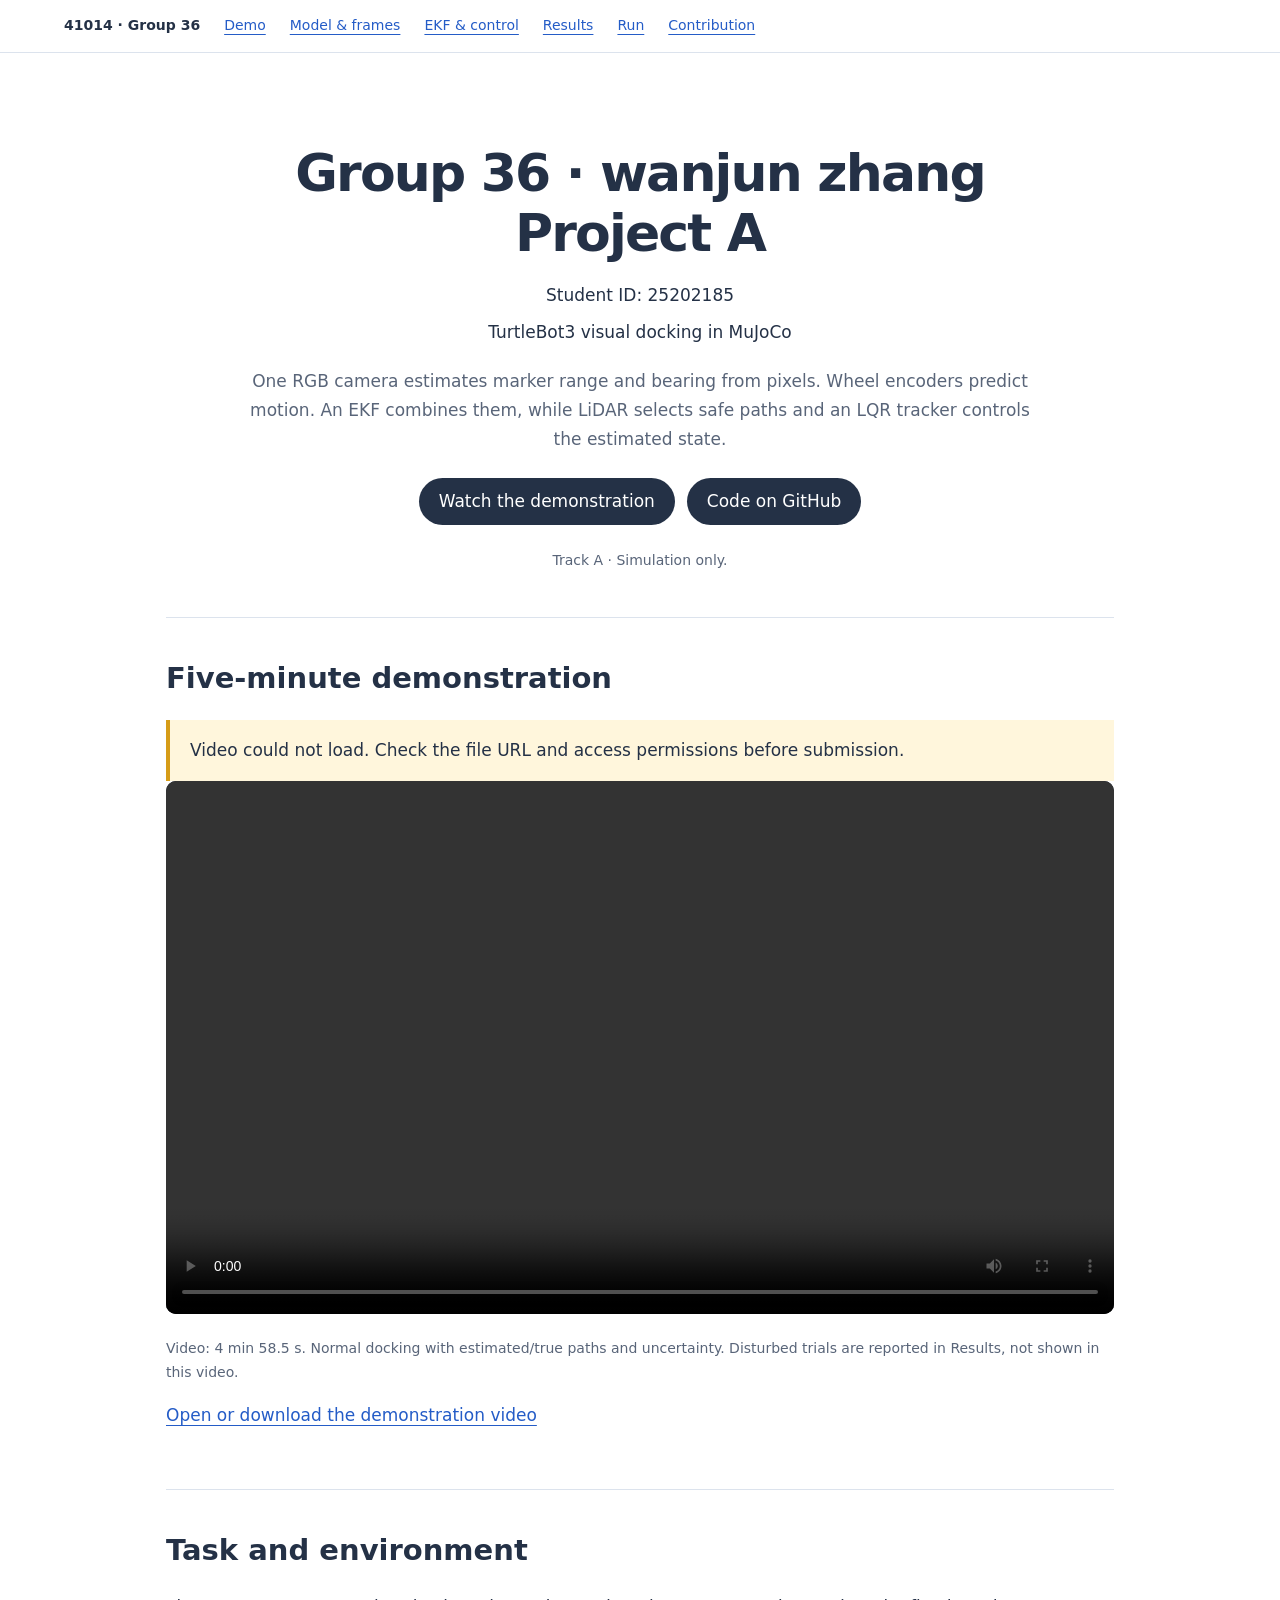
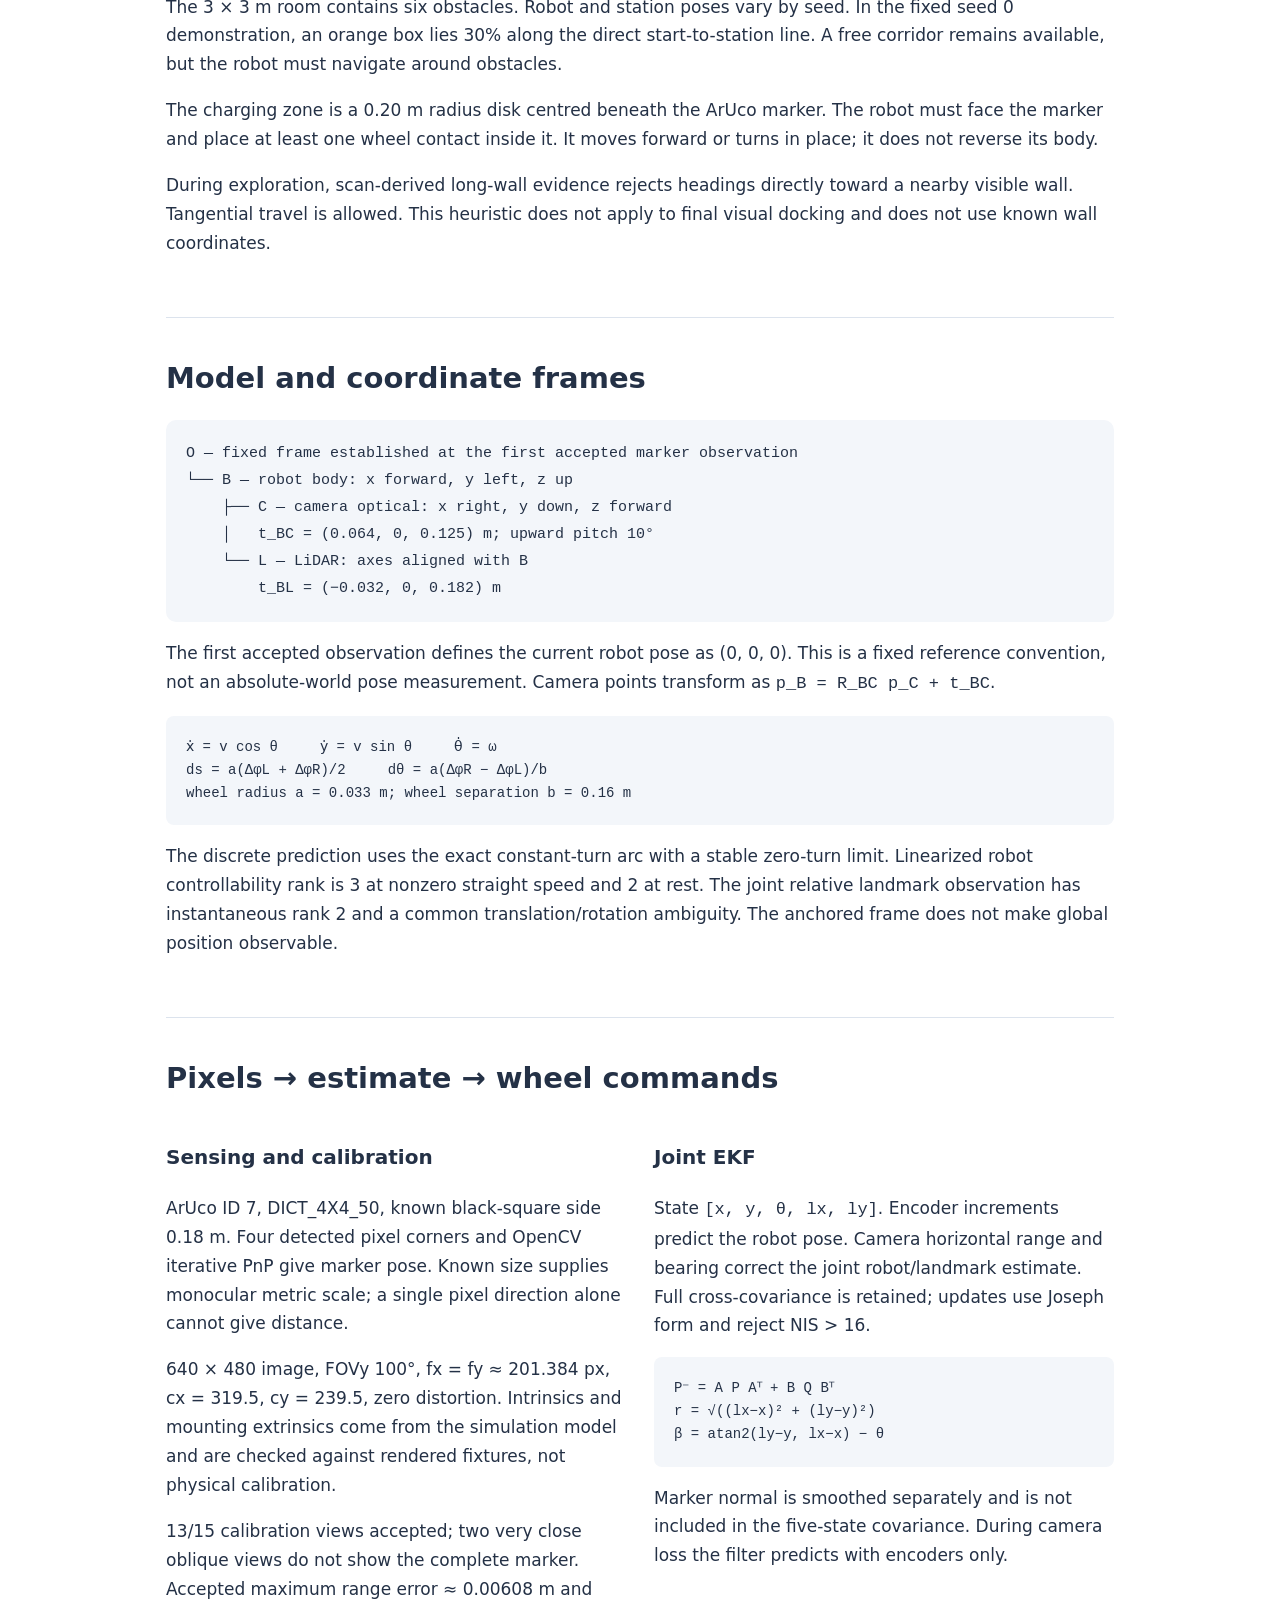
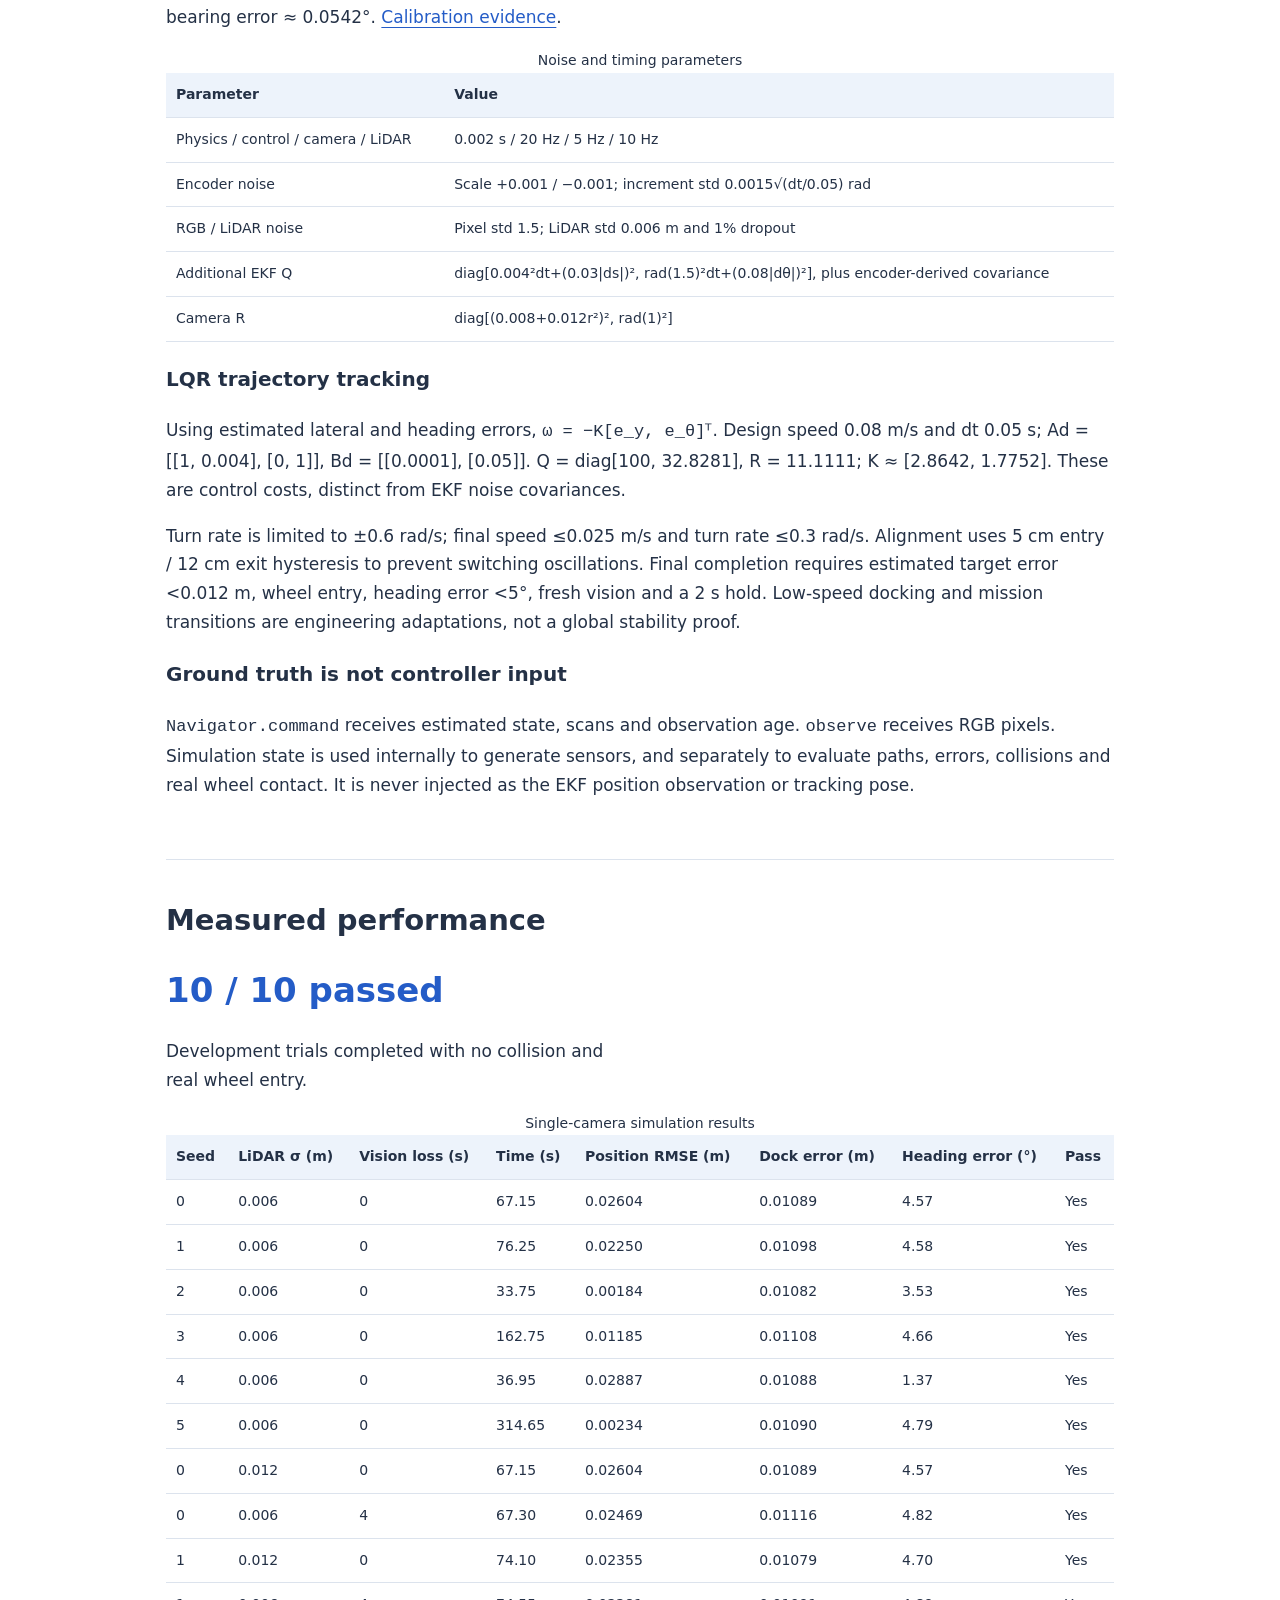
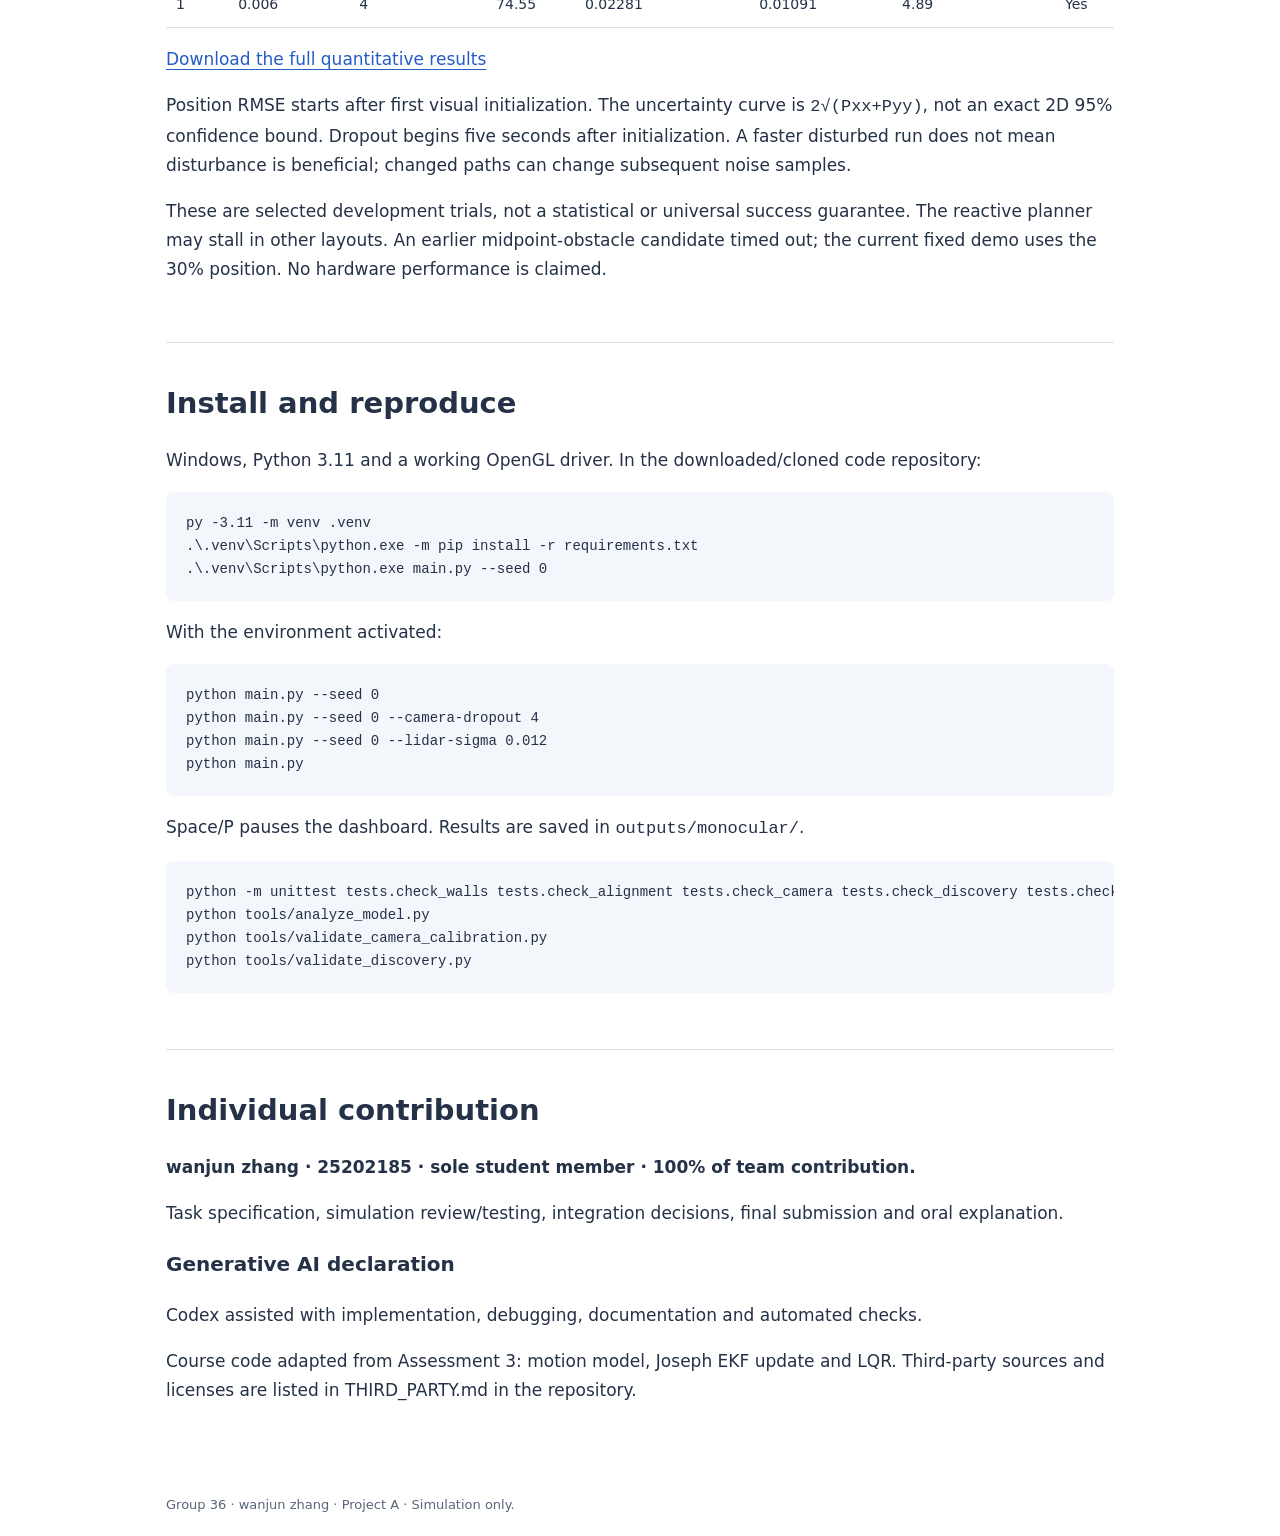
==== commit 6112ed4b: "Trim project documentation to submission essentials" ====
--- a/index.html
+++ b/index.html
@@ -1,8 +1,8 @@
 <!doctype html>
 <html lang="en"><head><meta charset="utf-8"><meta name="viewport" content="width=device-width,initial-scale=1"><meta name="description" content="Group 36: single-camera TurtleBot3 visual docking in MuJoCo, with encoder-camera EKF and LQR control."><title>Group 36 | wanjun zhang | Project A</title><link rel="stylesheet" href="static/style.css"><script src="config.js" defer></script><script src="static/page.js" defer></script></head>
 <body><nav aria-label="Sections"><strong>41014 · Group 36</strong><a href="#demo">Demo</a><a href="#model">Model &amp; frames</a><a href="#design">EKF &amp; control</a><a href="#results">Results</a><a href="#run">Run</a><a href="#contribution">Contribution</a></nav>
-<main><header><h1>Group 36 · wanjun zhang<br>Project A</h1><p>Student ID: 25202185</p><p>TurtleBot3 visual docking in MuJoCo</p><p class="lead">One RGB camera estimates marker range and bearing from pixels. Wheel encoders predict motion. An EKF combines them, while LiDAR selects safe paths and an LQR tracker controls the estimated state.</p><div class="buttons"><a class="button" href="#demo">Watch the demonstration</a><a class="button" id="code-link" href="#run">Installation &amp; code</a></div><p class="caption">Simulation only. No physical-robot or electrical-charging validation is claimed.</p></header>
-<section id="demo"><h2>Five-minute demonstration</h2><div id="video-pending" class="notice">If the player does not load, use the direct video link below.</div><video id="demo-video" controls preload="metadata" playsinline hidden aria-label="Project demonstration video"></video><iframe id="demo-youtube" title="Project demonstration video" allow="fullscreen; picture-in-picture" allowfullscreen hidden></iframe><p id="video-warning" class="notice" hidden></p><p class="caption">Student-recorded demonstration (4 min 58.5 s): normal docking, estimated and true paths, and uncertainty. Only silent padding at the beginning and end was trimmed; the trial and narration were not sped up. This recording does not show a separate disturbed trial. Disturbed-trial measurements are listed in Results.</p><p><a href="static/videos/demo.mp4">Open or download the demonstration video</a></p><figure><img src="static/dashboard.png" alt="Actual simulation dashboard: single camera, LiDAR points, estimated and true paths, position error and covariance uncertainty"><figcaption>This is a real saved simulation dashboard, not a video or illustrative result. Black: true path (evaluation only); blue: EKF path. The lower-right plot uses metres and seconds.</figcaption></figure></section>
+<main><header><h1>Group 36 · wanjun zhang<br>Project A</h1><p>Student ID: 25202185</p><p>TurtleBot3 visual docking in MuJoCo</p><p class="lead">One RGB camera estimates marker range and bearing from pixels. Wheel encoders predict motion. An EKF combines them, while LiDAR selects safe paths and an LQR tracker controls the estimated state.</p><div class="buttons"><a class="button" href="#demo">Watch the demonstration</a><a class="button" id="code-link" href="#run">Installation &amp; code</a></div><p class="caption">Track A · Simulation only.</p></header>
+<section id="demo"><h2>Five-minute demonstration</h2><div id="video-pending" class="notice">If the player does not load, use the direct video link below.</div><video id="demo-video" controls preload="metadata" playsinline hidden aria-label="Project demonstration video"></video><iframe id="demo-youtube" title="Project demonstration video" allow="fullscreen; picture-in-picture" allowfullscreen hidden></iframe><p id="video-warning" class="notice" hidden></p><p class="caption">Video: 4 min 58.5 s. Normal docking with estimated/true paths and uncertainty. Disturbed trials are reported in Results, not shown in this video.</p><p><a href="static/videos/demo.mp4">Open or download the demonstration video</a></p></section>
 <section><h2>Task and environment</h2><p>The 3 × 3 m room contains six obstacles. Robot and station poses vary by seed. In the fixed seed 0 demonstration, an orange box lies 30% along the direct start-to-station line. A free corridor remains available, but the robot must navigate around obstacles.</p><p>The charging zone is a 0.20 m radius disk centred beneath the ArUco marker. The robot must face the marker and place at least one wheel contact inside it. It moves forward or turns in place; it does not reverse its body.</p><p>During exploration, scan-derived long-wall evidence rejects headings directly toward a nearby visible wall. Tangential travel is allowed. This heuristic does not apply to final visual docking and does not use known wall coordinates.</p></section>
 <section id="model"><h2>Model and coordinate frames</h2><pre class="frame" aria-label="Coordinate frame diagram">O — fixed frame established at the first accepted marker observation
 └── B — robot body: x forward, y left, z up
@@ -18,15 +18,15 @@
 <div class="table-wrap"><table><caption>Noise and timing parameters</caption><thead><tr><th>Parameter</th><th>Value</th></tr></thead><tbody><tr><td>Physics / control / camera / LiDAR</td><td>0.002 s / 20 Hz / 5 Hz / 10 Hz</td></tr><tr><td>Encoder noise</td><td>Scale +0.001 / −0.001; increment std 0.0015√(dt/0.05) rad</td></tr><tr><td>RGB / LiDAR noise</td><td>Pixel std 1.5; LiDAR std 0.006 m and 1% dropout</td></tr><tr><td>Additional EKF Q</td><td>diag[0.004²dt+(0.03|ds|)², rad(1.5)²dt+(0.08|dθ|)²], plus encoder-derived covariance</td></tr><tr><td>Camera R</td><td>diag[(0.008+0.012r²)², rad(1)²]</td></tr></tbody></table></div>
 <h3>LQR trajectory tracking</h3><p>Using estimated lateral and heading errors, <code>ω = −K[e_y, e_θ]ᵀ</code>. Design speed 0.08 m/s and dt 0.05 s; Ad = [[1, 0.004], [0, 1]], Bd = [[0.0001], [0.05]]. Q = diag[100, 32.8281], R = 11.1111; K ≈ [2.8642, 1.7752]. These are control costs, distinct from EKF noise covariances.</p><p>Turn rate is limited to ±0.6 rad/s; final speed ≤0.025 m/s and turn rate ≤0.3 rad/s. Alignment uses 5 cm entry / 12 cm exit hysteresis to prevent switching oscillations. Final completion requires estimated target error &lt;0.012 m, wheel entry, heading error &lt;5°, fresh vision and a 2 s hold. Low-speed docking and mission transitions are engineering adaptations, not a global stability proof.</p>
 <h3>Ground truth is not controller input</h3><p><code>Navigator.command</code> receives estimated state, scans and observation age. <code>observe</code> receives RGB pixels. Simulation state is used internally to generate sensors, and separately to evaluate paths, errors, collisions and real wheel contact. It is never injected as the EKF position observation or tracking pose.</p></section>
-<section id="results"><h2>Measured performance</h2><div class="grid"><div><div class="metric" id="pass-count">See results below</div><p>Development trials completed with no collision and real wheel entry.</p></div><div><div class="metric">20 tests</div><p>Geometry, model, covariance, alignment and visible-wall regression checks passed.</p></div></div><div class="table-wrap"><table><caption>Latest saved validation batch · 2 November 2026</caption><thead><tr><th>Seed</th><th>LiDAR σ (m)</th><th>Vision loss (s)</th><th>Time (s)</th><th>Position RMSE (m)</th><th>Dock error (m)</th><th>Heading error (°)</th><th>Pass</th></tr></thead><tbody id="results-body"></tbody></table></div><p><a href="static/results.json">Download the full quantitative results</a></p><p>Position RMSE starts after first visual initialization. The uncertainty curve is <code>2√(Pxx+Pyy)</code>, not an exact 2D 95% confidence bound. Dropout begins five seconds after initialization. A faster disturbed run does not mean disturbance is beneficial; changed paths can change subsequent noise samples.</p><p>These are selected development trials, not a statistical or universal success guarantee. The reactive planner may stall in other layouts. An earlier midpoint-obstacle candidate timed out; the current fixed demo uses the 30% position. No hardware performance is claimed.</p></section>
+<section id="results"><h2>Measured performance</h2><div class="grid"><div><div class="metric" id="pass-count">See results below</div><p>Development trials completed with no collision and real wheel entry.</p></div></div><div class="table-wrap"><table><caption>Single-camera simulation results</caption><thead><tr><th>Seed</th><th>LiDAR σ (m)</th><th>Vision loss (s)</th><th>Time (s)</th><th>Position RMSE (m)</th><th>Dock error (m)</th><th>Heading error (°)</th><th>Pass</th></tr></thead><tbody id="results-body"></tbody></table></div><p><a href="static/results.json">Download the full quantitative results</a></p><p>Position RMSE starts after first visual initialization. The uncertainty curve is <code>2√(Pxx+Pyy)</code>, not an exact 2D 95% confidence bound. Dropout begins five seconds after initialization. A faster disturbed run does not mean disturbance is beneficial; changed paths can change subsequent noise samples.</p><p>These are selected development trials, not a statistical or universal success guarantee. The reactive planner may stall in other layouts. An earlier midpoint-obstacle candidate timed out; the current fixed demo uses the 30% position. No hardware performance is claimed.</p></section>
 <section id="run"><h2>Install and reproduce</h2><p id="repo-pending" class="notice">Repository URL pending. Set it in website/config.js before final submission.</p><p>Windows, Python 3.11 and a working OpenGL driver. In the downloaded/cloned code repository:</p><pre>py -3.11 -m venv .venv
 .\.venv\Scripts\python.exe -m pip install -r requirements.txt
 .\.venv\Scripts\python.exe main.py --seed 0</pre><p>With the environment activated:</p><pre>python main.py --seed 0
 python main.py --seed 0 --camera-dropout 4
 python main.py --seed 0 --lidar-sigma 0.012
-python main.py</pre><p>Click the dashboard and press Space/P to pause. Closing normally saves CSV/JSON/PNG to <code>outputs/monocular/</code>. Identical arguments overwrite their files. Headless runs still need OpenGL. The initial monocular version was installed and run in a separate fresh environment; the current navigation revisions have subsequent regression and task tests on the same machine.</p><pre>python -m unittest tests.check_walls tests.check_alignment tests.check_camera tests.check_discovery tests.check_assignment_alignment
+python main.py</pre><p>Space/P pauses the dashboard. Results are saved in <code>outputs/monocular/</code>.</p><pre>python -m unittest tests.check_walls tests.check_alignment tests.check_camera tests.check_discovery tests.check_assignment_alignment
 python tools/analyze_model.py
 python tools/validate_camera_calibration.py
 python tools/validate_discovery.py</pre></section>
-<section id="contribution"><h2>Individual contribution</h2><p><strong>wanjun zhang · 25202185 · sole student member · 100% of team contribution.</strong></p><p>Task specification, simulation review/testing, integration decisions, final submission and oral explanation.</p><h3>Generative AI declaration</h3><p>Codex assisted implementation, debugging, documentation and automated validation. A 100% team allocation does not imply work without AI assistance. No peer review or physical-hardware trial is claimed.</p><p>Course acknowledgement: the motion model, Joseph EKF update and LQR design were adapted from Assessment 3. Camera PnP, landmark initialization and docking logic are project extensions. Original robot asset licenses are retained in the repository.</p></section>
+<section id="contribution"><h2>Individual contribution</h2><p><strong>wanjun zhang · 25202185 · sole student member · 100% of team contribution.</strong></p><p>Task specification, simulation review/testing, integration decisions, final submission and oral explanation.</p><h3>Generative AI declaration</h3><p>Codex assisted with implementation, debugging, documentation and automated checks.</p><p>Course code adapted from Assessment 3: motion model, Joseph EKF update and LQR. Third-party sources and licenses are listed in THIRD_PARTY.md in the repository.</p></section>
 <footer>Group 36 · wanjun zhang · Project A · Simulation only.</footer></main></body></html>
